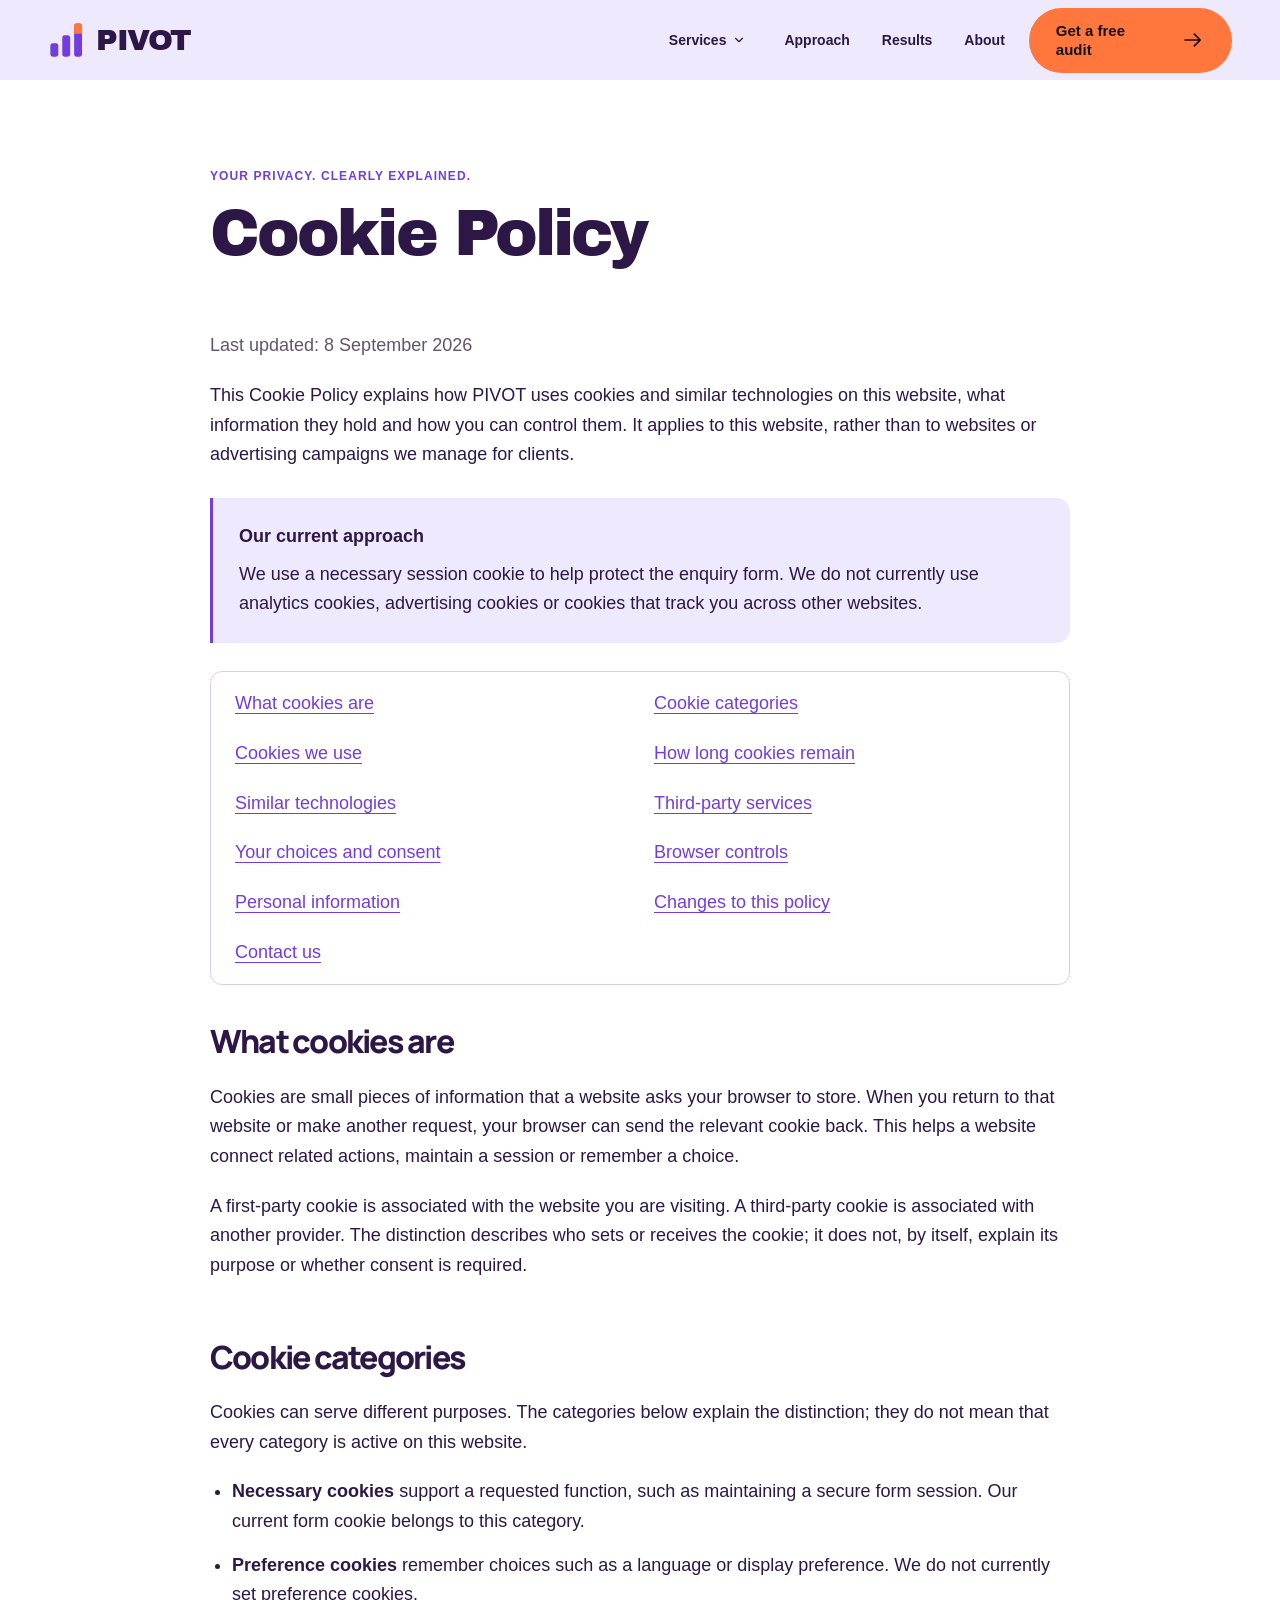
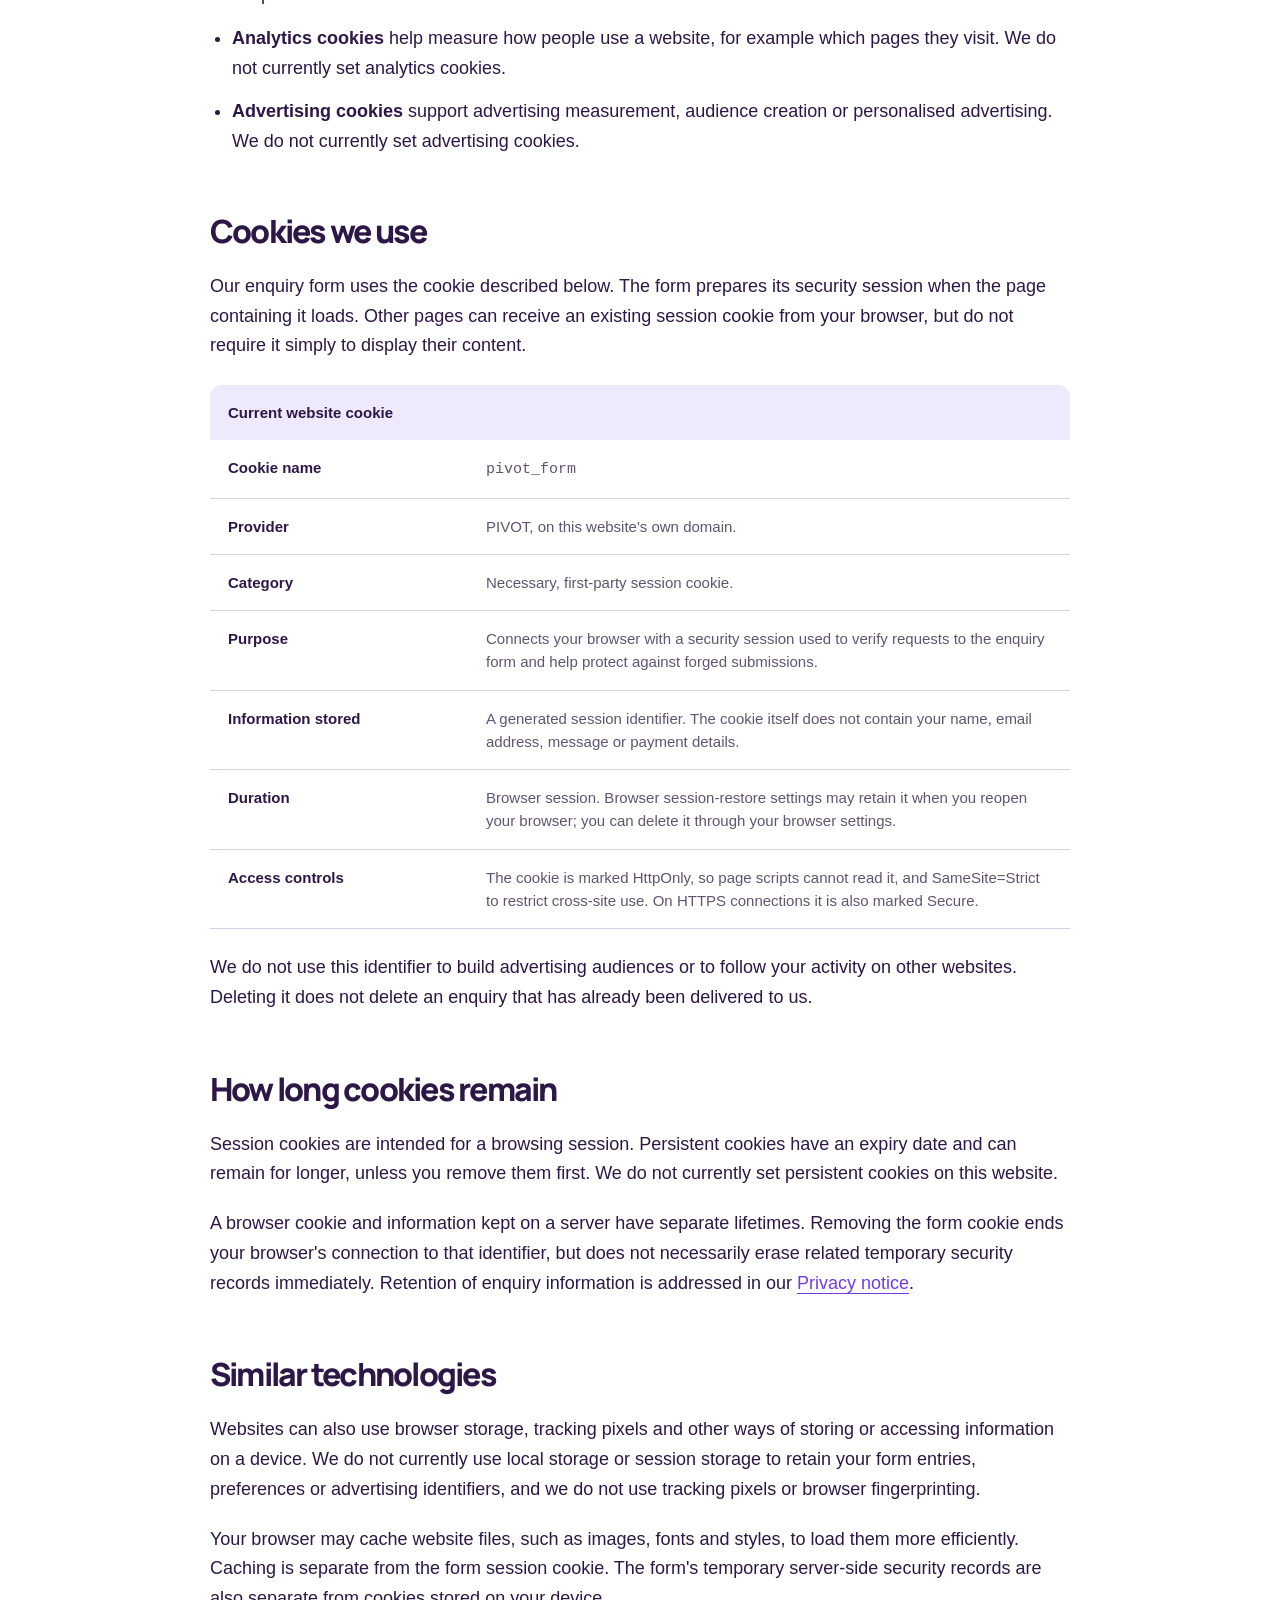
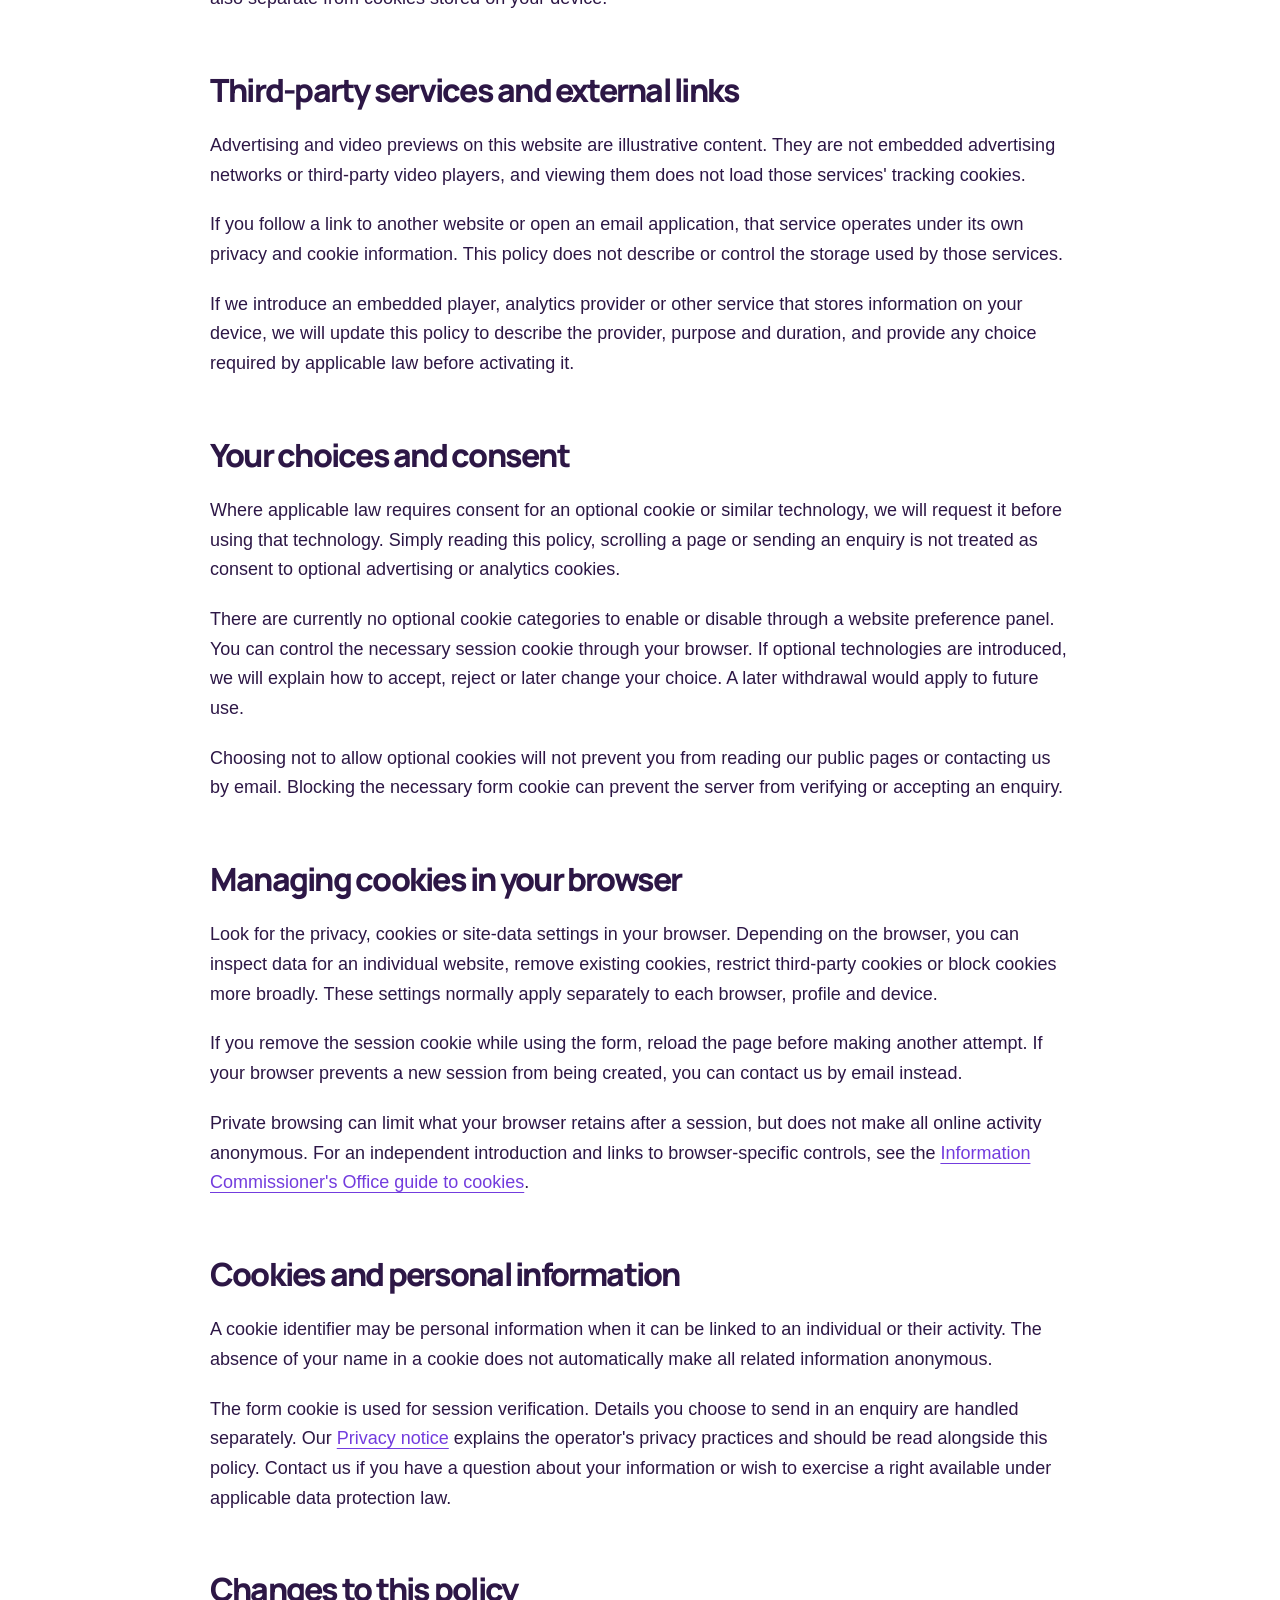
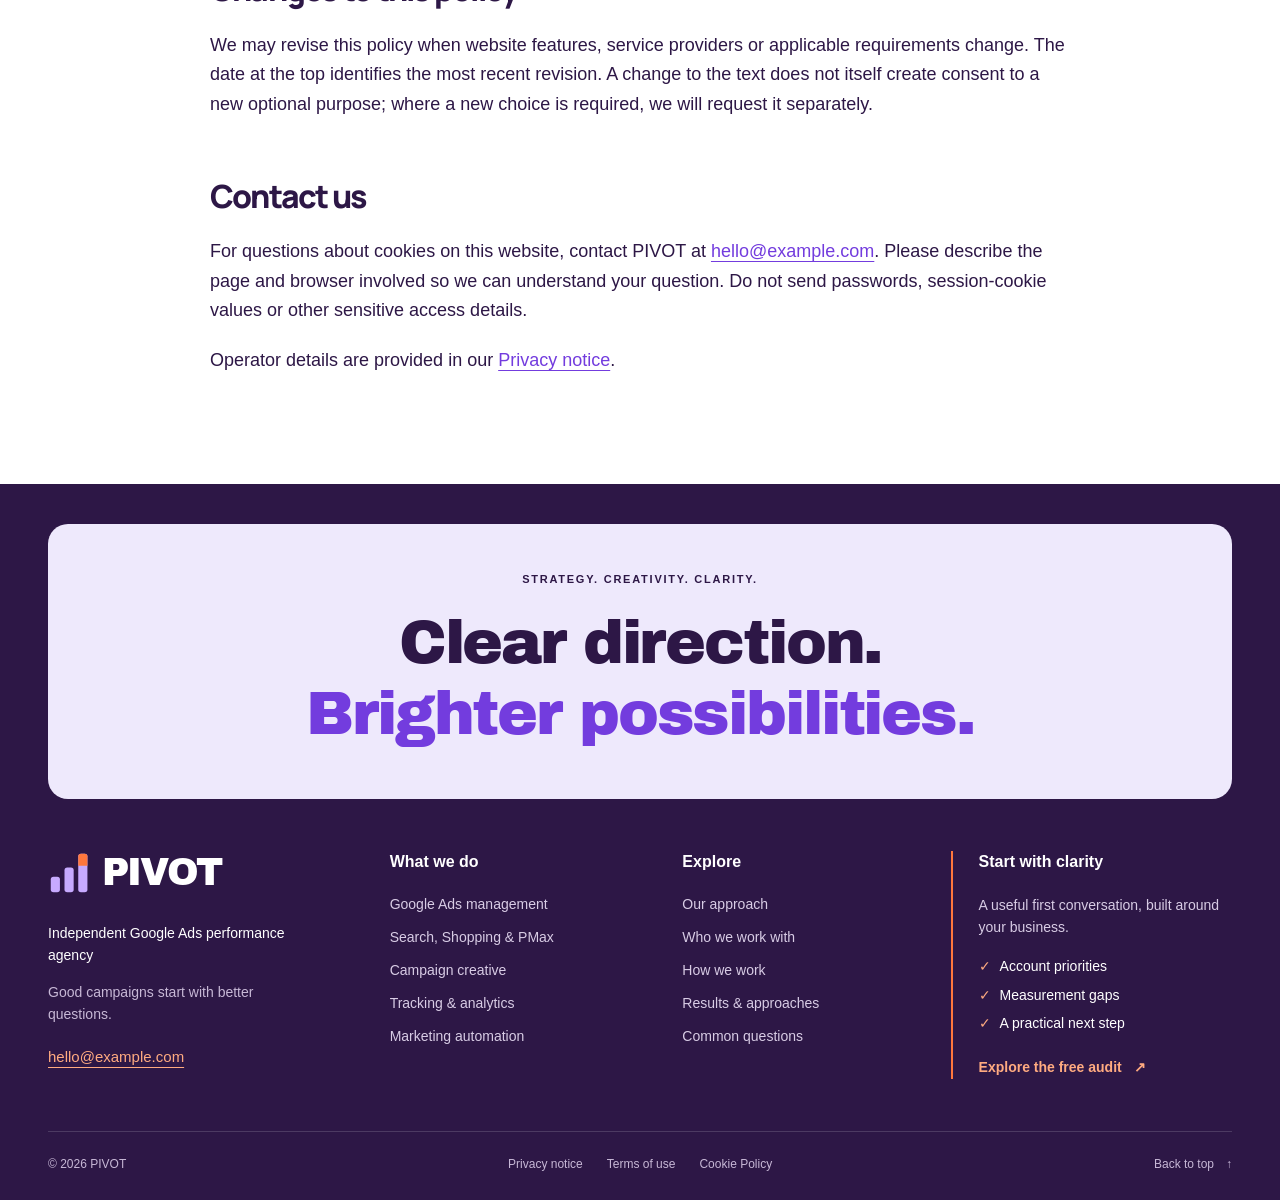
==== cookie-policy.html @ 353eee9c "home done" ====
<!doctype html>
<html lang="en" data-page-title="Cookie Policy">
  <head>
    <meta charset="utf-8" />
    <meta name="viewport" content="width=device-width,initial-scale=1" />
    <title>Cookie Policy | PIVOT</title>

    <meta name="theme-color" content="#EEE9FC" />
    <link rel="icon" href="assets/favicon.svg" type="image/svg+xml" />
    <link
      rel="preload"
      href="assets/fonts/manrope-variable.ttf"
      as="font"
      type="font/ttf"
      crossorigin
    />
    <link rel="stylesheet" href="css/base.css" />
    <link rel="stylesheet" href="css/components.css" />
    <link rel="stylesheet" href="css/pages/services.css" />
    <link rel="stylesheet" href="css/art-direction.css" />
    <link rel="stylesheet" href="css/sections.css" />
    <link rel="stylesheet" href="css/footer.css" />
    <link rel="stylesheet" href="css/pages/cookie-policy.css" />
    <script type="module" src="js/main.js"></script>
    <script type="module" src="js/form.js"></script>
    <meta
      name="description"
      content="How we use cookies, what they store, how long they remain and how you can manage your choices."
    />
    <meta name="robots" content="noindex, nofollow" />
    <link rel="canonical" href="https://example.com/cookie-policy.html" />
    <meta property="og:type" content="website" />
    <meta property="og:site_name" content="PIVOT" />
    <meta property="og:title" content="Cookie Policy | PIVOT" />
    <meta
      property="og:description"
      content="How we use cookies, what they store, how long they remain and how you can manage your choices."
    />
    <meta property="og:url" content="https://example.com/cookie-policy.html" />
    <meta name="twitter:card" content="summary" />
    <meta name="twitter:title" content="Cookie Policy | PIVOT" />
    <meta
      name="twitter:description"
      content="How we use cookies, what they store, how long they remain and how you can manage your choices."
    />
  </head>
  <body class="page-cookie-policy">
    <a class="skip-link" href="#main">Skip to content</a>
    <header class="site-header">
      <div class="container">
        <a class="brand" href="index.html" aria-label="PIVOT home"
          ><span data-logo class="brand-lockup"
            ><img
              src="assets/agency-mark.svg"
              width="48"
              height="48"
              alt=""
              aria-hidden="true"
            /><span class="brand-wordmark">PIVOT</span></span
          ></a
        >
        <nav class="desktop-nav" aria-label="Main navigation">
          <div class="services-menu">
            <button data-services aria-expanded="false" aria-controls="services-links">
              Services
              <svg
                class="services-chevron"
                viewBox="0 0 24 24"
                aria-hidden="true"
                focusable="false"
              >
                <use href="assets/icons.svg#chevron-down"></use>
              </svg>
            </button>
            <div id="services-links" hidden>
              <a href="google-ads.html">Google Ads management</a
              ><a href="tracking.html">Tracking & automation</a>
            </div>
          </div>
          <a href="index.html#process">Approach</a><a href="results.html">Results</a
          ><a href="index.html#about">About</a>
        </nav>
        <div class="header-actions">
          <span class="header-cta"
            ><a class="button" data-link="audit" href="index.html#audit"
              ><span data-content="cta">Get a free audit</span
              ><svg class="icon" viewBox="0 0 64 64" aria-hidden="true">
                <use href="assets/icons.svg#arrow"></use></svg></a></span
          ><button
            class="menu-toggle"
            data-menu-open
            aria-label="Open menu"
            aria-expanded="false"
            aria-controls="site-menu"
          >
            <span></span><span></span><span></span>
          </button>
        </div>
      </div>
    </header>
    <dialog id="site-menu" aria-labelledby="menu-title">
      <div class="menu-heading">
        <h2 id="menu-title">Explore</h2>
        <button data-menu-close aria-label="Close menu">×</button>
      </div>
      <nav aria-label="Mobile navigation">
        <a href="index.html">Home</a><a href="google-ads.html">Google Ads management</a
        ><a href="tracking.html">Tracking & automation</a><a href="index.html#process">Approach</a
        ><a href="results.html">Results</a><a href="index.html#about">About</a
        ><a class="button" data-link="audit" href="index.html#audit"
          ><span data-content="cta">Get a free audit</span
          ><svg class="icon" viewBox="0 0 64 64" aria-hidden="true">
            <use href="assets/icons.svg#arrow"></use></svg
        ></a>
      </nav>
    </dialog>
    <main id="main">
      <section class="section">
        <div class="container">
          <article class="legal-copy">
            <p class="eyebrow">YOUR PRIVACY. CLEARLY EXPLAINED.</p>
            <h1>Cookie Policy</h1>
            <p class="muted">Last updated: <time datetime="2026-09-08">8 September 2026</time></p>
            <p>
              This Cookie Policy explains how <span data-brand="name">PIVOT</span> uses cookies and
              similar technologies on this website, what information they hold and how you can
              control them. It applies to this website, rather than to websites or advertising
              campaigns we manage for clients.
            </p>
            <div class="cookie-summary">
              <strong>Our current approach</strong>
              <p>
                We use a necessary session cookie to help protect the enquiry form. We do not
                currently use analytics cookies, advertising cookies or cookies that track you
                across other websites.
              </p>
            </div>
            <nav class="legal-toc" aria-label="On this page">
              <ul>
                <li><a href="#about-cookies">What cookies are</a></li>
                <li><a href="#categories">Cookie categories</a></li>
                <li><a href="#cookies-used">Cookies we use</a></li>
                <li><a href="#duration">How long cookies remain</a></li>
                <li><a href="#similar-technologies">Similar technologies</a></li>
                <li><a href="#third-parties">Third-party services</a></li>
                <li><a href="#choices">Your choices and consent</a></li>
                <li><a href="#browser-controls">Browser controls</a></li>
                <li><a href="#personal-information">Personal information</a></li>
                <li><a href="#policy-changes">Changes to this policy</a></li>
                <li><a href="#contact">Contact us</a></li>
              </ul>
            </nav>
            <section id="about-cookies">
              <h2>What cookies are</h2>
              <p>
                Cookies are small pieces of information that a website asks your browser to store.
                When you return to that website or make another request, your browser can send the
                relevant cookie back. This helps a website connect related actions, maintain a
                session or remember a choice.
              </p>
              <p>
                A first-party cookie is associated with the website you are visiting. A third-party
                cookie is associated with another provider. The distinction describes who sets or
                receives the cookie; it does not, by itself, explain its purpose or whether consent
                is required.
              </p>
            </section>
            <section id="categories">
              <h2>Cookie categories</h2>
              <p>
                Cookies can serve different purposes. The categories below explain the distinction;
                they do not mean that every category is active on this website.
              </p>
              <ul class="cookie-categories">
                <li>
                  <strong>Necessary cookies</strong> support a requested function, such as
                  maintaining a secure form session. Our current form cookie belongs to this
                  category.
                </li>
                <li>
                  <strong>Preference cookies</strong> remember choices such as a language or display
                  preference. We do not currently set preference cookies.
                </li>
                <li>
                  <strong>Analytics cookies</strong> help measure how people use a website, for
                  example which pages they visit. We do not currently set analytics cookies.
                </li>
                <li>
                  <strong>Advertising cookies</strong> support advertising measurement, audience
                  creation or personalised advertising. We do not currently set advertising cookies.
                </li>
              </ul>
            </section>
            <section id="cookies-used">
              <h2>Cookies we use</h2>
              <p>
                Our enquiry form uses the cookie described below. The form prepares its security
                session when the page containing it loads. Other pages can receive an existing
                session cookie from your browser, but do not require it simply to display their
                content.
              </p>
              <table class="cookie-inventory">
                <caption>
                  Current website cookie
                </caption>
                <tbody>
                  <tr>
                    <th scope="row">Cookie name</th>
                    <td><code>pivot_form</code></td>
                  </tr>
                  <tr>
                    <th scope="row">Provider</th>
                    <td><span data-brand="name">PIVOT</span>, on this website's own domain.</td>
                  </tr>
                  <tr>
                    <th scope="row">Category</th>
                    <td>Necessary, first-party session cookie.</td>
                  </tr>
                  <tr>
                    <th scope="row">Purpose</th>
                    <td>
                      Connects your browser with a security session used to verify requests to the
                      enquiry form and help protect against forged submissions.
                    </td>
                  </tr>
                  <tr>
                    <th scope="row">Information stored</th>
                    <td>
                      A generated session identifier. The cookie itself does not contain your name,
                      email address, message or payment details.
                    </td>
                  </tr>
                  <tr>
                    <th scope="row">Duration</th>
                    <td>
                      Browser session. Browser session-restore settings may retain it when you
                      reopen your browser; you can delete it through your browser settings.
                    </td>
                  </tr>
                  <tr>
                    <th scope="row">Access controls</th>
                    <td>
                      The cookie is marked HttpOnly, so page scripts cannot read it, and
                      SameSite=Strict to restrict cross-site use. On HTTPS connections it is also
                      marked Secure.
                    </td>
                  </tr>
                </tbody>
              </table>
              <p>
                We do not use this identifier to build advertising audiences or to follow your
                activity on other websites. Deleting it does not delete an enquiry that has already
                been delivered to us.
              </p>
            </section>
            <section id="duration">
              <h2>How long cookies remain</h2>
              <p>
                Session cookies are intended for a browsing session. Persistent cookies have an
                expiry date and can remain for longer, unless you remove them first. We do not
                currently set persistent cookies on this website.
              </p>
              <p>
                A browser cookie and information kept on a server have separate lifetimes. Removing
                the form cookie ends your browser's connection to that identifier, but does not
                necessarily erase related temporary security records immediately. Retention of
                enquiry information is addressed in our
                <a data-link="privacy" href="privacy.html">Privacy notice</a>.
              </p>
            </section>
            <section id="similar-technologies">
              <h2>Similar technologies</h2>
              <p>
                Websites can also use browser storage, tracking pixels and other ways of storing or
                accessing information on a device. We do not currently use local storage or session
                storage to retain your form entries, preferences or advertising identifiers, and we
                do not use tracking pixels or browser fingerprinting.
              </p>
              <p>
                Your browser may cache website files, such as images, fonts and styles, to load them
                more efficiently. Caching is separate from the form session cookie. The form's
                temporary server-side security records are also separate from cookies stored on your
                device.
              </p>
            </section>
            <section id="third-parties">
              <h2>Third-party services and external links</h2>
              <p>
                Advertising and video previews on this website are illustrative content. They are
                not embedded advertising networks or third-party video players, and viewing them
                does not load those services' tracking cookies.
              </p>
              <p>
                If you follow a link to another website or open an email application, that service
                operates under its own privacy and cookie information. This policy does not describe
                or control the storage used by those services.
              </p>
              <p>
                If we introduce an embedded player, analytics provider or other service that stores
                information on your device, we will update this policy to describe the provider,
                purpose and duration, and provide any choice required by applicable law before
                activating it.
              </p>
            </section>
            <section id="choices">
              <h2>Your choices and consent</h2>
              <p>
                Where applicable law requires consent for an optional cookie or similar technology,
                we will request it before using that technology. Simply reading this policy,
                scrolling a page or sending an enquiry is not treated as consent to optional
                advertising or analytics cookies.
              </p>
              <p>
                There are currently no optional cookie categories to enable or disable through a
                website preference panel. You can control the necessary session cookie through your
                browser. If optional technologies are introduced, we will explain how to accept,
                reject or later change your choice. A later withdrawal would apply to future use.
              </p>
              <p>
                Choosing not to allow optional cookies will not prevent you from reading our public
                pages or contacting us by email. Blocking the necessary form cookie can prevent the
                server from verifying or accepting an enquiry.
              </p>
            </section>
            <section id="browser-controls">
              <h2>Managing cookies in your browser</h2>
              <p>
                Look for the privacy, cookies or site-data settings in your browser. Depending on
                the browser, you can inspect data for an individual website, remove existing
                cookies, restrict third-party cookies or block cookies more broadly. These settings
                normally apply separately to each browser, profile and device.
              </p>
              <p>
                If you remove the session cookie while using the form, reload the page before making
                another attempt. If your browser prevents a new session from being created, you can
                contact us by email instead.
              </p>
              <p>
                Private browsing can limit what your browser retains after a session, but does not
                make all online activity anonymous. For an independent introduction and links to
                browser-specific controls, see the
                <a href="https://ico.org.uk/for-the-public/online/cookies/"
                  >Information Commissioner's Office guide to cookies</a
                >.
              </p>
            </section>
            <section id="personal-information">
              <h2>Cookies and personal information</h2>
              <p>
                A cookie identifier may be personal information when it can be linked to an
                individual or their activity. The absence of your name in a cookie does not
                automatically make all related information anonymous.
              </p>
              <p>
                The form cookie is used for session verification. Details you choose to send in an
                enquiry are handled separately. Our
                <a data-link="privacy" href="privacy.html">Privacy notice</a> explains the
                operator's privacy practices and should be read alongside this policy. Contact us if
                you have a question about your information or wish to exercise a right available
                under applicable data protection law.
              </p>
            </section>
            <section id="policy-changes">
              <h2>Changes to this policy</h2>
              <p>
                We may revise this policy when website features, service providers or applicable
                requirements change. The date at the top identifies the most recent revision. A
                change to the text does not itself create consent to a new optional purpose; where a
                new choice is required, we will request it separately.
              </p>
            </section>
            <section id="contact">
              <h2>Contact us</h2>
              <p>
                For questions about cookies on this website, contact
                <span data-brand="name">PIVOT</span> at
                <a data-email href="mailto:hello@example.com">hello@example.com</a>. Please describe
                the page and browser involved so we can understand your question. Do not send
                passwords, session-cookie values or other sensitive access details.
              </p>
              <p>
                Operator details are provided in our
                <a data-link="privacy" href="privacy.html#company">Privacy notice</a>.
              </p>
            </section>
          </article>
        </div>
      </section>
    </main>
    <footer class="footer">
      <div class="container">
        <div class="footer-signoff">
          <p class="footer-signoff-label">STRATEGY. CREATIVITY. CLARITY.</p>
          <h2>
            <span data-content="footerTitle">Clear direction.</span>
            <span data-content="footerTitleEnd">Brighter possibilities.</span>
          </h2>
        </div>
        <div class="footer-grid">
          <div class="footer-identity">
            <a class="brand" href="index.html" aria-label="PIVOT home"
              ><span data-logo data-logo-variant="light" class="brand-lockup"
                ><img
                  src="assets/agency-mark-light.svg"
                  width="48"
                  height="48"
                  alt=""
                  aria-hidden="true"
                /><span class="brand-wordmark">PIVOT</span></span
              ></a
            >
            <p class="footer-description" data-brand="description">
              Independent Google Ads performance agency
            </p>
            <p class="footer-thought" data-content="footer">
              Good campaigns start with better questions.
            </p>
            <a class="footer-email" data-email href="mailto:hello@example.com">hello@example.com</a>
          </div>
          <nav class="footer-nav" aria-label="Footer services">
            <h3>What we do</h3>
            <a href="google-ads.html">Google Ads management</a>
            <a href="google-ads.html#campaign-mix">Search, Shopping &amp; PMax</a>
            <a href="google-ads.html#creative-system">Campaign creative</a>
            <a href="tracking.html">Tracking &amp; analytics</a>
            <a href="tracking.html#automation">Marketing automation</a>
          </nav>
          <nav class="footer-nav" aria-label="Footer agency">
            <h3>Explore</h3>
            <a href="index.html#about">Our approach</a>
            <a href="index.html#business-fit">Who we work with</a>
            <a href="index.html#process">How we work</a>
            <a href="results.html">Results &amp; approaches</a>
            <a href="index.html#faq">Common questions</a>
          </nav>
          <div class="footer-audit">
            <h3>Start with clarity</h3>
            <p>A useful first conversation, built around your business.</p>
            <ul>
              <li>Account priorities</li>
              <li>Measurement gaps</li>
              <li>A practical next step</li>
            </ul>
            <a data-link="audit" href="index.html#audit"
              >Explore the free audit <span aria-hidden="true">&nearr;</span></a
            >
          </div>
        </div>
        <div class="footer-bottom">
          <p>&copy; <span data-year>2026</span> <span data-brand="name">PIVOT</span></p>
          <nav aria-label="Legal">
            <a data-link="privacy" href="privacy.html">Privacy notice</a
            ><a data-link="terms" href="terms.html">Terms of use</a>
            <a data-link="cookies" href="cookie-policy.html">Cookie Policy</a>
          </nav>
          <a class="footer-back" href="#main">Back to top <span aria-hidden="true">&uarr;</span></a>
        </div>
      </div>
    </footer>
    <p class="config-notice" data-config-error hidden role="alert">
      Could not load site configuration. Please reload or contact us by email.
    </p>
  </body>
</html>
---- css/base.css ----
@charset "UTF-8";
:root {
  --primary: #733cde;
  --accent: #ff773d;
  --ink: #2d1746;
  --muted: #62536f;
  --surface: #eee9fc;
  --paper: #fff;
  --border: #d8cee8;
  --success: #147d50;
  --primary-text: #fff;
  --accent-text: #161019;
  --radius: 24px;
  --gutter: 48px;
  --section: 88px;
}
* {
  box-sizing: border-box;
}
html {
  scroll-behavior: smooth;
  scroll-padding-top: 96px;
}
body {
  margin: 0;
  color: var(--ink);
  background: var(--paper);
  font:
    400 16px/1.6 Arial,
    Helvetica,
    sans-serif;
}
img,
svg {
  display: block;
  max-width: 100%;
}
button,
input,
select,
textarea {
  font: inherit;
}
button,
a,
input,
select,
textarea {
  -webkit-tap-highlight-color: transparent;
}
a {
  color: var(--primary);
  text-underline-offset: 4px;
}
button {
  cursor: pointer;
}
button:disabled {
  cursor: wait;
  opacity: 0.6;
}
[hidden] {
  display: none !important;
}
:focus-visible {
  outline: 3px solid var(--primary);
  outline-offset: 4px;
}
h1,
h2,
h3,
p {
  margin-top: 0;
}
h1 {
  font-size: clamp(36px, 4.5vw, 64px);
  line-height: 1.08;
  letter-spacing: -0.04em;
}
h2 {
  font-size: clamp(28px, 3vw, 40px);
  line-height: 1.2;
  letter-spacing: -0.025em;
}
h3 {
  font-size: 22px;
  line-height: 1.3;
}
.container {
  width: 100%;
  max-width: 1440px;
  padding-inline: var(--gutter);
  margin-inline: auto;
}
.section {
  padding-block: var(--section);
}
.button {
  min-height: 48px;
  display: inline-flex;
  align-items: center;
  justify-content: center;
  gap: 10px;
  padding: 12px 24px;
  border: 1px solid transparent;
  border-radius: 999px;
  background: var(--accent);
  color: var(--accent-text);
  text-decoration: none;
  font-weight: 600;
  line-height: 1.3;
}
.button:hover {
  filter: brightness(0.94);
}
.button.secondary {
  background: var(--paper);
  color: var(--primary);
  border-color: var(--border);
}
.brand {
  display: inline-flex;
  align-items: center;
  gap: 12px;
  font-weight: 800;
  font-size: 24px;
  color: var(--ink);
  text-decoration: none;
}
.brand img {
  width: auto;
  height: 38px;
  max-width: 200px;
  object-fit: contain;
}
.brand-dots {
  display: flex;
  gap: 4px;
}
.brand-dots i {
  width: 10px;
  height: 10px;
  border-radius: 3px;
  background: var(--primary);
}
.brand-dots i:nth-child(2) {
  background: var(--accent);
}
.brand-dots i:nth-child(3) {
  background: var(--surface);
}
.brand-dots i:nth-child(4) {
  background: var(--success);
}
.site-header {
  border-bottom: 1px solid #f1f3f4;
}
.site-header .container {
  display: flex;
  align-items: center;
  justify-content: space-between;
  min-height: 80px;
}
.card {
  border: 1px solid var(--border);
  border-radius: var(--radius);
  padding: 32px;
  background: var(--paper);
}
.muted {
  color: var(--muted);
}
.audit-layout {
  display: grid;
  grid-template-columns: minmax(0, 0.8fr) minmax(0, 1.2fr);
  gap: 48px;
}
.form-grid {
  display: grid;
  grid-template-columns: repeat(2, minmax(0, 1fr));
  gap: 20px;
}
.field {
  min-width: 0;
}
.field.full {
  grid-column: 1/-1;
}
label {
  display: block;
  font-weight: 600;
  margin-bottom: 6px;
}
input:not([type='checkbox']),
select,
textarea {
  width: 100%;
  min-height: 48px;
  background: var(--paper);
  color: var(--ink);
  border: 1px solid #9aa0a6;
  border-radius: 10px;
  padding: 11px 12px;
}
textarea {
  min-height: 128px;
  resize: vertical;
}
input[aria-invalid='true'],
textarea[aria-invalid='true'],
select[aria-invalid='true'] {
  border-color: #b3261e;
}
.check {
  display: flex;
  align-items: flex-start;
  gap: 12px;
  font-weight: 400;
}
.check input {
  margin-top: 6px;
  min-width: 20px;
  min-height: 20px;
}
.error-text {
  color: #b3261e;
  font-size: 14px;
  margin-top: 4px;
}
.honeypot {
  position: absolute;
  left: -10000px;
  top: auto;
  width: 1px;
  height: 1px;
  overflow: hidden;
}
details {
  border: 1px solid var(--border);
  border-radius: 12px;
  padding: 18px;
  margin-block: 10px;
}
summary {
  cursor: pointer;
  font-weight: 600;
  min-height: 24px;
}
details p {
  margin: 14px 0 0;
}
code {
  overflow-wrap: anywhere;
}
@media (max-width: 1199px) {
  :root {
    --gutter: 32px;
    --section: 64px;
  }
  .audit-layout {
    grid-template-columns: 1fr;
    gap: 32px;
  }
  .site-header .container {
    min-height: 72px;
  }
}
@media (max-width: 767px) {
  :root {
    --gutter: 20px;
    --section: 48px;
    --radius: 20px;
  }
  .form-grid {
    grid-template-columns: 1fr;
    gap: 16px;
  }
  .field.full {
    grid-column: auto;
  }
  .card {
    padding: 20px;
  }
  .site-header .container {
    min-height: 64px;
  }
  .site-header .button {
    padding: 10px 14px;
    font-size: 14px;
  }
  .brand {
    font-size: 22px;
    gap: 8px;
  }
  .brand-dots i {
    width: 7px;
    height: 7px;
  }
  .audit-layout {
    gap: 24px;
  }
  .form-grid .button {
    width: 100%;
  }
}
@media (prefers-reduced-motion: reduce) {
  html {
    scroll-behavior: auto;
  }
  *,
  *::before,
  *::after {
    animation-duration: 0.01ms !important;
    transition-duration: 0.01ms !important;
  }
}

body {
  background: var(--paper);
}
.site-header {
  background: var(--surface);
}
.brand-dots {
  display: none;
}
.card {
  border-color: var(--ink);
  box-shadow: 0 12px 30px #2d17460b;
}
.button {
  transition:
    transform 180ms ease,
    box-shadow 180ms ease;
}
.button:hover {
  filter: none;
  transform: translateY(-2px);
  box-shadow: 0 8px 20px #2d174618;
}
.button:active {
  transform: translateY(0);
}
.button.secondary {
  background: var(--primary);
  color: var(--primary-text);
  border: 0;
}
.audit-layout {
  align-items: start;
}
.form-grid details {
  margin: 0;
}
.form-grid details .form-grid {
  margin-top: 16px;
}
.config-notice {
  padding: 16px;
  background: #fff0cf;
  color: #402800;
}
html[data-animations='off'] {
  scroll-behavior: auto;
}
html[data-animations='off'] *,
html[data-animations='off'] *::before,
html[data-animations='off'] *::after {
  animation: none !important;
  transition: none !important;
}
@media (prefers-reduced-motion: reduce) {
  .button:hover {
    transform: none;
  }
}

html[data-animations='off'] .button:hover {
  transform: none;
}
---- css/components.css ----
@font-face {
  font-family: Manrope;
  src: url('../assets/fonts/manrope-variable.ttf') format('truetype');
  font-weight: 200 800;
  font-display: swap;
}
body {
  font-family: Manrope, Arial, Helvetica, sans-serif;
  line-height: 1.5;
}
h1,
h2,
h3 {
  font-weight: 800;
}
h1 {
  letter-spacing: -0.045em;
  line-height: 1.04;
}
h2 {
  font-size: clamp(44px, 3.9vw, 56px);
  letter-spacing: -0.035em;
  line-height: 1.1;
  margin-bottom: 24px;
}
h3 {
  font-size: 24px;
  letter-spacing: -0.025em;
  line-height: 1.2;
}
p {
  margin-bottom: 20px;
}
a {
  overflow-wrap: anywhere;
}
button {
  color: inherit;
}
.icon {
  width: 24px;
  height: 24px;
  flex: 0 0 24px;
  display: inline-block;
  vertical-align: middle;
}
.primary {
  color: var(--primary);
}
.lavender {
  background: var(--surface);
}
.peach {
  background: color-mix(in srgb, var(--accent) 12%, var(--paper));
}
.eyebrow {
  font-size: 12px;
  line-height: 1.4;
  letter-spacing: 0.09em;
  font-weight: 700;
  color: var(--primary);
  margin-bottom: 16px;
}
.button {
  min-height: 52px;
  padding-inline: 26px;
  gap: 18px;
}
.button .icon {
  width: 22px;
  height: 22px;
}
.text-link {
  display: inline-flex;
  align-items: center;
  gap: 12px;
  font-weight: 700;
  min-height: 44px;
}
.skip-link {
  position: fixed;
  z-index: 100;
  top: 8px;
  left: 16px;
  padding: 12px;
  background: white;
  transform: translateY(-150%);
}
.skip-link:focus {
  transform: none;
}
.site-header {
  position: sticky;
  top: 0;
  z-index: 20;
  border: 0;
  background: var(--surface);
}
.site-header .container {
  height: 80px;
  gap: 24px;
}
.brand {
  font-size: 32px;
  line-height: 1.1;
  letter-spacing: -0.06em;
  min-width: 0;
  max-width: 290px;
  overflow-wrap: anywhere;
}
.brand [data-logo] {
  display: block;
  min-width: 0;
}
.brand [data-logo].brand-lockup,
.brand-lockup {
  display: inline-flex;
  align-items: center;
  gap: 10px;
  max-width: 100%;
}
.brand-lockup img {
  flex-shrink: 0;
}
.brand-wordmark {
  min-width: 0;
  overflow-wrap: anywhere;
  letter-spacing: -0.05em;
}
.desktop-nav {
  display: flex;
  align-items: center;
  gap: 32px;
  margin-left: auto;
}
.desktop-nav a,
.desktop-nav button {
  text-decoration: none;
  font-size: 14px;
  font-weight: 600;
  color: var(--ink);
  padding-block: 12px;
}
.desktop-nav a:hover {
  text-decoration: underline;
}
.desktop-nav button {
  border: 0;
  background: none;
}
.services-menu {
  position: relative;
}
.services-menu > button {
  display: inline-flex;
  align-items: center;
  gap: 6px;
}
.services-chevron {
  width: 14px;
  height: 14px;
  flex: 0 0 14px;
  transition: transform 180ms ease;
}
[data-services][aria-expanded='true'] .services-chevron {
  transform: rotate(180deg);
}
@media (prefers-reduced-motion: reduce) {
  .services-chevron {
    transition: none;
  }
}
#services-links {
  position: absolute;
  top: 100%;
  left: -20px;
  min-width: 250px;
  padding: 12px;
  background: var(--paper);
  box-shadow: 0 14px 28px #2d17461a;
  border: 1px solid var(--border);
  border-radius: 12px;
}
#services-links a {
  display: block;
  padding: 12px;
}
.header-actions {
  display: flex;
  align-items: center;
  gap: 20px;
}
.menu-toggle {
  display: none;
  width: 44px;
  height: 44px;
  padding: 10px;
  border: 0;
  background: none;
  flex-shrink: 0;
}
.menu-toggle span {
  display: block;
  height: 3px;
  background: var(--ink);
  margin: 4px 0;
  border-radius: 2px;
}
dialog {
  border: 1px solid var(--border);
  border-radius: 20px;
  background: var(--surface);
  color: var(--ink);
  width: min(560px, calc(100% - 32px));
  max-height: calc(100dvh - 32px);
  padding: 24px;
}
dialog::backdrop {
  background: #2d174699;
}
.menu-heading {
  display: flex;
  align-items: center;
  justify-content: space-between;
  gap: 12px;
}
.menu-heading h2 {
  font-size: 30px;
  margin: 0;
}
.menu-heading button {
  border: 0;
  background: var(--paper);
  width: 44px;
  height: 44px;
  border-radius: 50%;
  font-size: 30px;
}
dialog nav {
  display: grid;
  margin-top: 24px;
  gap: 8px;
}
dialog nav > a:not(.button) {
  padding: 12px 0;
  color: var(--ink);
  text-decoration: none;
  font-size: 20px;
  border-bottom: 1px solid var(--border);
}
dialog .button {
  margin-top: 16px;
}
.section-heading {
  display: grid;
  grid-template-columns: 2fr 1fr;
  gap: 48px;
  align-items: start;
  margin-bottom: 36px;
}
.section-heading h2 {
  margin: 0;
}
.section-heading > p {
  max-width: 360px;
  color: var(--muted);
  margin: 8px 0 0;
}
.browser-card {
  border: 1px solid var(--ink);
  border-radius: 14px;
  box-shadow: 0 14px 28px rgb(45 23 70 / 0.1);
  background: var(--paper);
  min-width: 0;
  overflow: hidden;
}
.browser-bar {
  height: 30px;
  display: flex;
  align-items: center;
  gap: 6px;
  padding: 0 14px;
  background: color-mix(in srgb, var(--surface) 30%, var(--paper));
  border-bottom: 1px solid color-mix(in srgb, var(--border) 40%, transparent);
}
.browser-bar i {
  width: 7px;
  height: 7px;
  border-radius: 50%;
  background: #f85b49;
}
.browser-bar i:nth-child(2) {
  background: #ffbf35;
}
.browser-bar i:nth-child(3) {
  background: #63bc8c;
}
.browser-body {
  padding: 20px;
}
.browser-body p {
  font-size: 13px;
  margin-bottom: 14px;
}
.browser-body h3 {
  font-size: 18px;
  margin: 12px 0 8px;
}
.preview-platform {
  font-weight: 700;
  font-size: 22px;
  display: flex;
  align-items: center;
  gap: 7px;
  margin-bottom: 14px;
}
.preview-platform span {
  margin-left: auto;
  font-size: 12px;
  font-weight: 500;
  color: var(--muted);
}
.search-query {
  border: 1px solid var(--border);
  border-radius: 50px;
  padding: 9px 12px;
  display: flex;
  align-items: center;
  justify-content: space-between;
  gap: 6px;
  font-size: 13px;
  margin-bottom: 22px;
}
.search-query .icon {
  width: 18px;
  height: 18px;
  flex-basis: 18px;
  color: var(--primary);
}
.search-result {
  display: flex;
  gap: 10px;
}
.search-result h3 {
  color: var(--primary);
  font-size: 16px;
  margin-top: 0;
}
.search-result .shoe {
  width: 30%;
  height: 76px;
  object-fit: contain;
  border-radius: 8px;
}
.shoe {
  background: var(--surface);
  object-fit: contain;
  width: 100%;
  height: auto;
  border-radius: 8px;
}
.shopping-card > .browser-body > .shoe {
  height: 172px;
  object-fit: contain;
  margin-bottom: 14px;
}
.micro {
  font-size: 12px !important;
}
.product-bottom {
  display: flex;
  align-items: center;
  justify-content: space-between;
  gap: 8px;
  margin-top: 20px;
}
.preview-pill {
  display: inline-block;
  border-radius: 30px;
  color: var(--primary-text);
  background: var(--primary);
  padding: 10px 16px;
  font-size: 12px;
}
.poster {
  width: 100%;
  height: auto;
  border-radius: 8px;
}
.skeleton {
  margin-block: 18px;
  display: grid;
  gap: 7px;
}
.skeleton i {
  height: 7px;
  background: color-mix(in srgb, var(--border) 55%, var(--paper));
  border-radius: 4px;
  width: 92%;
}
.skeleton i:nth-child(2) {
  width: 70%;
}
.skeleton i:nth-child(3) {
  width: 82%;
}
.enquiry-card {
  text-align: center;
}
.enquiry-icon {
  margin: 30px auto 24px;
  color: var(--primary);
}
.enquiry-icon .icon {
  width: 64px;
  height: 64px;
}
.enquiry-card .skeleton {
  margin-top: 26px;
}
.tab-list {
  display: flex;
  gap: 12px;
  overflow-x: auto;
  padding: 5px 4px 12px;
  margin: 0 -4px 30px;
  max-width: calc(100% + 8px);
}
.tab-list button {
  display: inline-flex;
  align-items: center;
  justify-content: center;
  gap: 12px;
  flex: 1 0 auto;
  border: 1px solid transparent;
  border-radius: 10px;
  padding: 14px 20px;
  min-height: 52px;
  background: color-mix(in srgb, var(--surface) 45%, var(--paper));
  font-weight: 700;
  font-size: 14px;
}
.tab-list button[aria-selected='true'] {
  background: var(--primary);
  color: var(--primary-text);
}
.channel-panel {
  display: grid;
  grid-template-columns: minmax(0, 2fr) minmax(0, 3fr);
  gap: 70px;
  align-items: center;
}
.channel-panel h3 {
  font-size: 40px;
  line-height: 1.12;
}
.channel-panel p {
  color: var(--muted);
}
.channel-visual {
  padding: 30px 44px;
  position: relative;
  background: radial-gradient(ellipse at center, var(--surface) 64%, transparent 65%);
}
.channel-visual .browser-card {
  max-width: 530px;
  margin: auto;
}
.channel-visual .browser-body {
  padding: 26px;
}
.channel-visual .search-result .shoe {
  height: 100px;
}
.channel-visual .search-result h3 {
  font-size: 20px;
}
.check-list {
  padding: 0;
  list-style: none;
  display: grid;
  gap: 16px;
  margin: 28px 0;
}
.check-list li {
  display: flex;
  align-items: flex-start;
  gap: 12px;
}
.check-list .icon {
  color: var(--primary);
}
.signal-grid {
  display: grid;
  grid-template-columns: repeat(3, 1fr);
  gap: 16px;
  margin: 30px 0;
}
.signal-grid > div {
  display: grid;
  gap: 16px;
  justify-items: center;
  text-align: center;
  font-size: 13px;
}
.signal-grid .icon {
  width: 42px;
  height: 42px;
  color: var(--primary);
}
.app-preview {
  padding: 16px;
  text-align: center;
}
.app-preview > .icon {
  width: 64px;
  height: 64px;
  color: var(--primary);
}
.app-preview ol {
  display: flex;
  gap: 16px;
  flex-wrap: wrap;
  justify-content: center;
  padding: 0;
  list-style-position: inside;
}
.dark {
  background: var(--ink);
  color: var(--paper);
}
.dark p {
  color: color-mix(in srgb, var(--paper) 82%, var(--ink));
}
.dark a {
  color: var(--paper);
}
.measurement-layout {
  display: grid;
  grid-template-columns: minmax(0, 1fr) minmax(0, 1.8fr);
  gap: 42px;
  align-items: center;
}
.measurement-layout h2 {
  font-size: 44px;
}
.flow {
  display: grid;
  grid-template-columns: repeat(4, minmax(0, 1fr));
  list-style: none;
  gap: 20px;
  padding: 32px 20px;
  margin: 0;
  background: color-mix(in srgb, var(--primary) 16%, var(--ink));
  border-radius: 24px;
}
.flow li {
  text-align: center;
  position: relative;
}
.flow li:not(:last-child)::after {
  content: '→';
  position: absolute;
  right: -26px;
  top: 36px;
  font-size: 32px;
  color: var(--accent);
}
.flow-number {
  display: block;
  font-size: 12px;
  margin-bottom: 12px;
  color: var(--paper);
}
.icon-disc {
  width: 64px;
  height: 64px;
  border-radius: 50%;
  display: flex;
  align-items: center;
  justify-content: center;
  background: var(--surface);
  color: var(--primary);
  margin: 0 auto 16px;
}
.icon-disc .icon {
  width: 32px;
  height: 32px;
}
.flow h3 {
  font-size: 18px;
  letter-spacing: -0.02em;
}
.flow p {
  font-size: 13px;
  margin: 0;
}
.approach-grid {
  display: grid;
  grid-template-columns: repeat(2, minmax(0, 1fr));
  gap: 24px;
}
.approach-card {
  display: grid;
  grid-template-columns: minmax(0, 1.25fr) minmax(0, 1fr);
  gap: 24px;
  padding: 32px;
  border-radius: 16px;
  align-items: center;
}
.approach-card p:not(.eyebrow) {
  color: var(--muted);
}
.approach-card h3 {
  font-size: 26px;
}
.approach-card .text-link {
  font-size: 14px;
}
.approach-visual .shoe {
  height: 200px;
}
.approach-visual .browser-card {
  transform: rotate(2deg);
}
.approach-visual .browser-body {
  padding: 16px;
}
.process-list {
  padding: 0;
  list-style: none;
  display: grid;
  grid-template-columns: repeat(5, minmax(0, 1fr));
  gap: 24px;
  margin: 40px 0 0;
}
.process-list li {
  position: relative;
  padding: 28px 20px 24px;
  border: 1px solid var(--ink);
  border-radius: 12px;
  background: var(--paper);
  text-align: center;
}
.process-list .icon-disc {
  background: transparent;
  margin-bottom: 12px;
}
.process-list h3 {
  font-size: 22px;
}
.process-list p {
  font-size: 14px;
  color: var(--muted);
  margin-bottom: 0;
}
.faq-layout {
  display: grid;
  grid-template-columns: minmax(0, 1fr) minmax(0, 1.8fr);
  gap: 60px;
  align-items: start;
}
.question-mark {
  font-weight: 800;
  color: var(--accent);
  font-size: 120px;
  line-height: 1;
  display: block;
  transform: rotate(12deg);
  margin: 30px 0 0 50px;
}
.faq-list details {
  margin: 0 0 12px;
  padding: 0;
  border-color: var(--border);
  border-radius: 12px;
}
.faq-list summary {
  padding: 20px 24px;
  list-style: none;
  display: flex;
  justify-content: space-between;
  gap: 20px;
  min-height: 64px;
}
.faq-list summary::-webkit-details-marker {
  display: none;
}
.faq-symbol::after {
  content: '+';
  font-size: 22px;
  line-height: 1;
}
.faq-list details[open] .faq-symbol::after {
  content: '−';
}
.faq-list details[open] {
  border-color: var(--primary);
}
.faq-list details p {
  margin: 0;
  padding: 0 24px 24px;
  color: var(--muted);
}
.audit-form {
  border: 0;
  box-shadow: none;
  border-radius: 20px;
}
.form-required {
  font-size: 13px;
  color: var(--muted);
}
.audit-form label {
  font-size: 14px;
}
.audit-form input:not([type='checkbox']),
.audit-form select,
.audit-form textarea {
  border-color: var(--border);
  border-radius: 7px;
}
.audit-form .button {
  width: 100%;
}
.contact-note {
  margin-top: 32px;
  font-size: 14px;
}
.honeypot {
  left: auto;
  clip-path: inset(50%);
  width: 1px;
  height: 1px;
}
@media (min-width: 1200px) {
  .site-header .brand {
    max-width: 240px;
  }
  .site-header .brand:has([data-logo]:not(:empty)) {
    flex-shrink: 1;
  }
}
@media (max-width: 1199px) {
  html {
    scroll-padding-top: 88px;
  }
  .site-header .container {
    height: 72px;
  }
  .desktop-nav {
    display: none;
  }
  .menu-toggle {
    display: block;
  }
  .header-actions {
    margin-left: auto;
  }
  .section-heading {
    grid-template-columns: 1fr;
    gap: 20px;
  }
  .section-heading > p {
    max-width: 600px;
  }
  .channel-panel {
    grid-template-columns: 1fr;
    gap: 20px;
  }
  .channel-panel h3 {
    font-size: 36px;
  }
  .channel-visual {
    padding: 24px;
  }
  .measurement-layout,
  .faq-layout {
    grid-template-columns: 1fr;
    gap: 32px;
  }
  .measurement-layout h2 {
    font-size: 40px;
  }
  .flow {
    grid-template-columns: repeat(2, minmax(0, 1fr));
    gap: 32px;
    padding: 32px;
  }
  .flow li::after {
    display: none;
  }
  .approach-card {
    display: flex;
    flex-direction: column-reverse;
    align-items: stretch;
    padding: 24px;
  }
  .approach-visual {
    max-width: 260px;
    width: 100%;
    margin: auto;
  }
  .process-list {
    grid-template-columns: repeat(3, minmax(0, 1fr));
    gap: 20px;
  }
  .question-mark {
    display: none;
  }
  h2 {
    font-size: 40px;
  }
}
@media (max-width: 767px) {
  html {
    scroll-padding-top: 80px;
  }
  .site-header .container {
    height: 64px;
    gap: 12px;
  }
  .site-header .brand {
    font-size: 25px;
    max-width: calc(100vw - 110px);
  }
  .site-header .brand img {
    height: 32px;
    max-width: 160px;
  }
  .header-cta {
    display: none;
  }
  .header-actions {
    gap: 0;
  }
  .button {
    min-height: 50px;
  }
  .section-heading {
    gap: 16px;
    margin-bottom: 28px;
  }
  h2 {
    font-size: 32px;
  }
  h3 {
    font-size: 22px;
  }
  .section-heading > p {
    margin: 0;
  }
  .channel-panel {
    gap: 20px;
  }
  .channel-panel h3 {
    font-size: 30px;
  }
  .channel-visual {
    padding: 12px 0;
    background: none;
  }
  .channel-visual .browser-body {
    padding: 20px;
  }
  .tab-list {
    gap: 8px;
    margin-bottom: 24px;
  }
  .tab-list button {
    padding: 12px 16px;
    flex: 0 0 auto;
  }
  .flow {
    grid-template-columns: 1fr;
    padding: 24px;
    gap: 44px;
  }
  .flow li:not(:last-child)::after {
    display: block;
    content: '↓';
    top: auto;
    bottom: -35px;
    left: 0;
    right: 0;
    font-size: 25px;
  }
  .flow h3 {
    font-size: 22px;
    margin-bottom: 8px;
  }
  .flow p {
    font-size: 14px;
  }
  .measurement-layout h2 {
    font-size: 32px;
  }
  .approach-grid {
    grid-template-columns: 1fr;
    gap: 20px;
  }
  .approach-card {
    padding: 24px;
  }
  .approach-card h3 {
    font-size: 25px;
  }
  .process-list {
    grid-template-columns: 1fr;
    gap: 16px;
    margin-top: 28px;
  }
  .process-list li {
    display: grid;
    grid-template-columns: 48px minmax(0, 1fr);
    gap: 20px;
    text-align: left;
    padding: 20px;
    border-color: var(--border);
  }
  .process-list .icon-disc {
    width: 48px;
    height: 48px;
    margin: 16px 0 0;
  }
  .process-list h3 {
    margin: 0 0 8px;
  }
  .process-list p {
    font-size: 15px;
  }
  .faq-layout {
    gap: 24px;
  }
  .faq-list summary {
    padding: 18px;
    font-size: 15px;
  }
  .faq-list details p {
    padding: 0 18px 20px;
    font-size: 15px;
  }
  .audit-layout {
    gap: 24px;
  }
  .audit-form {
    padding: 20px;
  }
  .signal-grid {
    gap: 8px;
  }
  .signal-grid > div {
    font-size: 12px;
  }
  .channel-visual .search-result h3 {
    font-size: 16px;
  }
  .channel-visual .search-result .shoe {
    height: 80px;
  }
}
@media (max-width: 389px) {
  :root {
    --gutter: 16px;
  }
}
.sr-only {
  position: absolute !important;
  width: 1px !important;
  height: 1px !important;
  padding: 0 !important;
  margin: -1px !important;
  overflow: hidden !important;
  clip-path: inset(50%) !important;
  white-space: nowrap !important;
  border: 0 !important;
}
.dark :focus-visible {
  outline-color: var(--accent);
}
@media (max-width: 767px) {
  .check {
    min-height: 44px;
  }
}
html[data-long-brand='true'] .site-header .brand {
  font-size: 17px;
  letter-spacing: -0.025em;
  max-width: 240px;
  line-height: 1.15;
}
@media (max-width: 767px) {
  html[data-long-brand='true'] .site-header .brand {
    font-size: 15px;
    max-width: calc(100vw - 110px);
  }
}
---- css/pages/services.css ----
.inner-hero-grid {
  display: grid;
  grid-template-columns: minmax(0, 0.9fr) minmax(0, 1.1fr);
  gap: 60px;
  align-items: center;
}
.inner-hero h1 {
  font-size: clamp(72px, 5.6vw, 88px);
  overflow-wrap: anywhere;
  margin-bottom: 24px;
}
.inner-description {
  font-size: 18px;
  max-width: 510px;
  color: var(--muted);
  margin-bottom: 28px;
}
.inner-visual {
  min-width: 0;
  position: relative;
}
.inner-visual:before {
  content: '';
  position: absolute;
  width: 70%;
  height: 75%;
  background: var(--accent);
  border-radius: 50% 50% 0 0;
  top: 0;
  right: 5%;
  pointer-events: none;
}
.inner-visual > * {
  position: relative;
}
.inner-visual .illustration-note {
  margin-top: 28px;
}
.ads-previews {
  display: grid;
  grid-template-columns: repeat(2, minmax(0, 1fr));
  gap: 16px;
  align-items: start;
}
.ads-previews > .browser-card:first-child {
  transform: rotate(-2deg);
}
.ads-previews > .browser-card:nth-child(2) {
  transform: rotate(2deg);
  margin-top: 70px;
}
.ads-previews .search-result {
  display: block;
}
.ads-previews .search-result .shoe {
  width: 100%;
  height: 110px;
}
.ads-previews .shopping-card > .browser-body > .shoe {
  height: 160px;
}
.campaign-rows > article {
  display: grid;
  grid-template-columns: minmax(0, 1fr) minmax(0, 1.85fr);
  gap: 64px;
  padding: 32px 0;
  border-bottom: 1px solid var(--border);
}
.campaign-rows > article:first-child {
  border-top: 1px solid var(--border);
}
.campaign-row-title {
  display: flex;
  align-items: flex-start;
  gap: 24px;
}
.campaign-row-title .icon-disc {
  flex-shrink: 0;
  margin: 0;
}
.campaign-row-title h3 {
  margin: 12px 0;
}
.campaign-rows p {
  color: var(--muted);
}
.campaign-rows .check-list {
  grid-template-columns: repeat(2, minmax(0, 1fr));
  margin: 20px 0 0;
}
.feature-grid {
  display: grid;
  gap: 24px;
  margin-top: 36px;
}
.feature-grid.two {
  grid-template-columns: repeat(2, minmax(0, 1fr));
}
.feature-grid.three {
  grid-template-columns: repeat(3, minmax(0, 1fr));
}
.feature-card {
  padding: 28px;
  background: color-mix(in srgb, var(--surface) 55%, var(--paper));
  border-radius: 16px;
  min-width: 0;
}
.feature-card .icon-disc {
  margin: 0 0 24px;
}
.feature-card:nth-child(even) {
  background: color-mix(in srgb, var(--accent) 10%, var(--paper));
}
.feature-card p {
  margin: 0;
  color: var(--muted);
}
.feature-card h3 {
  font-size: 24px;
  margin-bottom: 12px;
}
.feature-card .text-link {
  margin-top: 16px;
  font-size: 14px;
}
.cta-band {
  display: grid;
  grid-template-columns: minmax(0, 1.4fr) minmax(0, 1fr);
  gap: 72px;
  align-items: center;
}
.cta-band h2 {
  margin: 0;
}
.cta-band p {
  color: var(--muted);
}
.ads-faq .faq-layout {
  display: block;
  max-width: 1056px;
}
.ads-faq .question-mark {
  display: none;
}
.ads-faq .faq-list {
  margin-top: 32px;
}
.tracking-previews {
  display: grid;
  grid-template-columns: repeat(2, minmax(0, 1fr));
  gap: 20px;
}
.tracking-previews .browser-card:nth-child(1) {
  transform: rotate(-2deg);
}
.tracking-previews .browser-card:nth-child(2) {
  transform: rotate(2deg);
  text-align: center;
  margin-top: 10px;
}
.tracking-previews .revenue-preview {
  grid-column: 1/-1;
  max-width: 85%;
  width: 100%;
  margin: auto;
  text-align: center;
}
.tracking-previews .revenue-preview .browser-body {
  display: grid;
  grid-template-columns: 64px 1fr;
  gap: 0 20px;
  text-align: left;
  align-items: center;
}
.revenue-preview .icon-disc {
  grid-row: 1/3;
  margin: 0;
}
.revenue-preview p {
  margin: 0;
}
.event-preview .check-list {
  font-size: 13px;
  margin: 16px 0;
}
.tracking-previews .browser-body h3 {
  font-size: 20px;
}
.return-signal {
  text-align: center;
  color: var(--paper);
  margin: 20px 24px 0;
  border-bottom: 2px dashed var(--accent);
  border-inline: 2px dashed var(--accent);
  border-radius: 0 0 20px 20px;
  padding: 0 18px 18px;
  font-size: 13px;
}
.return-signal span {
  font-size: 24px;
  color: var(--accent);
  margin-right: 8px;
}
.validation-layout {
  display: grid;
  grid-template-columns: repeat(2, minmax(0, 1fr));
  gap: 72px;
  align-items: center;
}
.validation-layout .browser-body {
  padding: 30px;
}
.validation-layout .browser-card {
  transform: rotate(-2deg);
}
.results-hero .inner-hero-grid {
  grid-template-columns: minmax(0, 1.1fr) minmax(0, 0.9fr);
}
.results-previews {
  display: grid;
  grid-template-columns: repeat(2, minmax(0, 1fr));
  gap: 20px;
  padding-block: 30px;
}
.results-previews .browser-card {
  text-align: center;
  transform: rotate(-3deg);
}
.results-previews .browser-card:nth-child(2) {
  transform: rotate(3deg);
  margin-top: 60px;
}
.results-previews .browser-body {
  padding: 30px 20px;
}
.filter-list {
  display: flex;
  gap: 12px;
  overflow-x: auto;
  padding: 5px 4px 12px;
  margin: 0 -4px;
  max-width: calc(100% + 8px);
}
.filter-list button {
  background: var(--surface);
  border: 1px solid transparent;
  border-radius: 40px;
  padding: 12px 22px;
  min-height: 48px;
  white-space: nowrap;
  flex-shrink: 0;
  font-size: 14px;
  font-weight: 700;
}
.filter-list button[aria-pressed='true'] {
  background: var(--primary);
  color: var(--primary-text);
}
.results-status {
  font-size: 13px;
  color: var(--muted);
  margin: 12px 0 28px;
}
.case-grid {
  display: grid;
  grid-template-columns: repeat(2, minmax(0, 1fr));
  gap: 24px;
}
.case-card {
  padding: 28px;
  border: 1px solid var(--ink);
  border-radius: 16px;
  min-width: 0;
}
.case-overview {
  display: grid;
  grid-template-columns: minmax(0, 1.3fr) minmax(0, 1fr);
  gap: 24px;
  align-items: center;
}
.badge {
  display: inline-block;
  border-radius: 30px;
  padding: 6px 12px;
  font-size: 12px;
  background: var(--surface);
  color: var(--ink);
  margin-bottom: 20px;
}
.case-overview .eyebrow {
  margin-bottom: 12px;
}
.case-overview h3 {
  font-size: 26px;
}
.case-overview p:not(.eyebrow) {
  color: var(--muted);
}
.case-visual {
  background: var(--surface);
  border-radius: 50% 50% 0 0;
  padding: 20px 4px;
}
.case-visual .browser-card {
  transform: rotate(-2deg);
  box-shadow: none;
}
.case-visual .browser-body {
  text-align: center;
  padding: 16px;
}
.case-visual .shoe {
  height: 140px;
}
.case-card details {
  border: 0;
  border-top: 1px solid var(--border);
  border-radius: 0;
  padding: 18px 0 0;
  margin: 8px 0 0;
}
.case-card summary {
  display: flex;
  justify-content: space-between;
  gap: 16px;
  min-height: 44px;
  align-items: center;
  color: var(--primary);
  list-style: none;
}
.case-card summary::-webkit-details-marker {
  display: none;
}
.case-card details h4 {
  margin: 20px 0 8px;
}
.case-card details p {
  color: var(--muted);
  margin: 0;
}
.case-detail-grid {
  display: grid;
  grid-template-columns: repeat(3, minmax(0, 1fr));
  gap: 28px;
  margin-top: 48px;
}
.case-detail-grid .feature-card {
  background: transparent;
  border-radius: 0;
  border-left: 1px solid #ffffff50;
  padding: 0 0 0 28px;
}
.case-detail-grid .feature-card:first-child {
  border: 0;
  padding-left: 0;
}
.case-detail-grid p {
  color: var(--paper);
}
.dark .eyebrow {
  color: var(--paper);
}
.empty-state {
  padding: 48px;
  border: 1px dashed var(--border);
  border-radius: 16px;
  background: var(--surface);
}
.form-title {
  font-size: 32px;
}
.legal-copy {
  max-width: 860px;
  margin: auto;
  font-size: 18px;
  line-height: 1.65;
}
.legal-copy h1 {
  font-size: 72px;
}
.legal-copy h2 {
  font-size: 34px;
}
.legal-copy section {
  padding-top: 40px;
}
.legal-copy .legal-status {
  background: var(--surface);
  padding: 20px;
  border-left: 4px solid var(--primary);
  font-size: 16px;
}
.legal-toc {
  padding: 12px 24px;
  border: 1px solid var(--border);
  border-radius: 12px;
}
.legal-toc li {
  padding: 5px 0;
}
@media (max-width: 1199px) {
  .inner-hero-grid,
  .results-hero .inner-hero-grid {
    grid-template-columns: 1fr;
    gap: 40px;
  }
  .inner-hero h1 {
    font-size: 60px;
  }
  .inner-description {
    max-width: 680px;
  }
  .inner-visual {
    max-width: 640px;
    width: 100%;
    margin: auto;
  }
  .campaign-rows > article {
    grid-template-columns: minmax(0, 1fr) minmax(0, 1.5fr);
    gap: 32px;
  }
  .campaign-rows .check-list {
    grid-template-columns: 1fr;
  }
  .campaign-row-title {
    gap: 16px;
  }
  .feature-grid.three {
    grid-template-columns: repeat(2, minmax(0, 1fr));
  }
  .feature-grid.three > .feature-card:last-child:nth-child(odd) {
    grid-column: 1/-1;
  }
  .feature-card h3 {
    font-size: 22px;
  }
  .cta-band {
    grid-template-columns: 1fr;
    gap: 24px;
  }
  .validation-layout {
    grid-template-columns: 1fr;
    gap: 40px;
  }
  .validation-layout .browser-card {
    max-width: 640px;
    width: 100%;
    margin: auto;
  }
  .case-overview {
    display: flex;
    flex-direction: column-reverse;
    align-items: stretch;
  }
  .case-visual {
    width: 240px;
    max-width: 100%;
    margin: auto;
  }
  .case-detail-grid {
    grid-template-columns: repeat(2, minmax(0, 1fr));
  }
  .case-detail-grid .feature-card:first-child {
    grid-column: 1/-1;
  }
  .case-detail-grid .feature-card:nth-child(2) {
    border: 0;
    padding: 0;
  }
  .legal-copy {
    font-size: 16px;
  }
  .legal-copy h1 {
    font-size: 60px;
  }
  #next .feature-grid {
    grid-template-columns: repeat(3, minmax(0, 1fr));
  }
  #next .feature-grid > .feature-card {
    grid-column: auto;
  }
}
@media (max-width: 767px) {
  .inner-hero h1 {
    font-size: 40px;
  }
  .inner-hero-grid {
    gap: 32px;
  }
  .inner-description {
    font-size: 16px;
  }
  .inner-hero .button {
    width: 100%;
  }
  .ads-previews,
  .tracking-previews,
  .results-previews {
    grid-template-columns: 1fr;
    gap: 16px;
    padding: 0;
  }
  .ads-previews > .browser-card:nth-child(n),
  .tracking-previews > .browser-card:nth-child(n),
  .results-previews > .browser-card:nth-child(n) {
    transform: none;
    margin: 0;
    max-width: 100%;
  }
  .ads-previews .search-result {
    display: flex;
  }
  .ads-previews .search-result .shoe {
    width: 30%;
    height: 80px;
  }
  .ads-previews .shopping-card > .browser-body > .shoe {
    height: 150px;
  }
  .campaign-rows > article {
    grid-template-columns: 1fr;
    gap: 20px;
    padding: 24px 0;
  }
  .campaign-row-title {
    align-items: center;
  }
  .campaign-row-title .icon-disc {
    width: 48px;
    height: 48px;
  }
  .campaign-row-title h3 {
    margin: 0;
    font-size: 23px;
  }
  .campaign-rows .check-list {
    margin-top: 16px;
  }
  .feature-grid.two,
  .feature-grid.three {
    grid-template-columns: 1fr;
    gap: 16px;
  }
  .feature-card {
    padding: 24px;
  }
  .feature-grid.two .feature-card,
  .automation-grid .feature-card {
    display: flex;
    gap: 16px;
    padding: 20px;
  }
  .feature-grid.two .icon-disc,
  .automation-grid .icon-disc {
    width: 48px;
    height: 48px;
    flex-shrink: 0;
    margin: 0;
  }
  .feature-card h3 {
    font-size: 21px;
  }
  .feature-card p {
    font-size: 15px;
  }
  .cta-band .button {
    width: 100%;
  }
  .tracking-previews .browser-body {
    padding: 20px;
  }
  .tracking-previews .revenue-preview .browser-body {
    display: block;
    text-align: center;
  }
  .tracking-previews .icon-disc {
    margin: 0 auto 16px;
  }
  .tracking-previews .check-list {
    display: flex;
    flex-wrap: wrap;
    gap: 12px;
  }
  .tracking-previews .check-list li {
    font-size: 12px;
    gap: 6px;
  }
  .tracking-previews .check-list .icon {
    width: 18px;
    height: 18px;
    flex-basis: 18px;
  }
  .return-signal {
    margin-inline: 0;
    padding-inline: 8px;
  }
  .validation-layout .browser-card {
    transform: none;
  }
  .validation-layout .browser-body {
    padding: 20px;
  }
  .results-previews .browser-body {
    padding: 20px;
  }
  .results-previews .icon-disc {
    width: 48px;
    height: 48px;
  }
  .results-previews .browser-body p {
    margin-bottom: 0;
  }
  .case-grid {
    grid-template-columns: 1fr;
  }
  .case-card {
    padding: 24px;
  }
  .case-detail-grid {
    grid-template-columns: 1fr;
    gap: 28px;
  }
  .case-detail-grid .feature-card:nth-child(n) {
    border: 0;
    border-top: 1px solid #ffffff40;
    padding: 24px 0 0;
  }
  .case-detail-grid .feature-card:first-child {
    padding: 0;
    border: 0;
  }
  .empty-state {
    padding: 24px;
  }
  .empty-state .button {
    width: 100%;
  }
  .form-title {
    font-size: 28px;
  }
  #next .feature-grid {
    grid-template-columns: 1fr;
  }
  .legal-copy h1 {
    font-size: 40px;
  }
  .legal-copy h2 {
    font-size: 28px;
  }
  .legal-toc {
    padding: 10px 16px;
  }
  .legal-toc ol {
    padding-left: 20px;
  }
}
---- css/art-direction.css ----
/* Reference-led editorial type and advertising assets. */
.enquiry-icon .icon {
  color: var(--primary);
}
@font-face {
  font-family: Archivo Black;
  src: url('../assets/fonts/archivo-black.ttf') format('truetype');
  font-weight: 400;
  font-display: swap;
}
@font-face {
  font-family: Caveat;
  src: url('../assets/fonts/caveat-variable.ttf') format('truetype');
  font-weight: 400 700;
  font-display: swap;
}
:root {
  --display: 'Archivo Black', Manrope, Arial, sans-serif;
}
body {
  font-family: Arial, Helvetica, sans-serif;
  font-size: 16px;
  line-height: 1.45;
}
h1,
h2 {
  font-family: var(--display);
  font-weight: 400;
}
h2 {
  font-size: 48px;
  line-height: 1.04;
  letter-spacing: -0.055em;
}
.brand {
  font-family: var(--display);
  font-weight: 400;
  letter-spacing: -0.075em;
  font-size: 30px;
}
.button {
  font-family: Arial, Helvetica, sans-serif;
  font-size: 15px;
  font-weight: 600;
  min-height: 52px;
}
.browser-card {
  border-radius: 12px;
  box-shadow: 0 16px 22px rgb(45 23 70 / 0.14);
}
.browser-bar {
  height: 30px;
  background: linear-gradient(0deg, #fbfafc, #f2f1f4);
  border: 0;
}
.browser-body {
  padding: 18px;
}
.browser-body h3 {
  font-family: Arial, Helvetica, sans-serif;
  font-weight: 700;
  font-size: 17px;
  line-height: 1.2;
  letter-spacing: -0.035em;
}
.browser-body p {
  line-height: 1.3;
}
.mobile-card-label {
  display: none;
}
.ad-content {
  min-width: 0;
}
.google-word {
  display: flex;
  gap: 0;
  font:
    500 25px/1 Arial,
    sans-serif;
  letter-spacing: -1.2px;
  margin: 0 0 13px;
}
.google-word span {
  margin: 0;
  font: inherit;
  color: #4285f4;
}
.google-word span:nth-child(2),
.google-word span:nth-child(6) {
  color: #ea4335;
}
.google-word span:nth-child(3) {
  color: #d39500;
}
.google-word span:nth-child(5) {
  color: #16853d;
}
.ad-kicker {
  display: flex;
  align-items: center;
  justify-content: space-between;
  font-size: 12px;
  font-weight: 600;
  margin-bottom: 12px;
}
.ad-kicker > span:last-child {
  font-size: 20px;
  line-height: 1;
}
.search-query {
  min-height: 32px;
  padding: 6px 12px;
  margin-bottom: 18px;
  font-size: 12px;
  border-color: #dedde3;
}
.sponsored {
  font-weight: 700;
  margin: 0 0 6px !important;
}
.ad-domain {
  font-size: 11px !important;
  margin: 0 0 8px !important;
  color: var(--muted);
}
.domain-dot {
  color: var(--primary);
}
.search-result {
  gap: 10px;
}
.search-result h3 {
  font-size: 15px;
  line-height: 1.2;
  margin: 0 0 6px;
}
.search-result p {
  font-size: 12px;
  margin: 0;
}
.search-result .shoe {
  width: 32%;
  height: 78px;
  object-fit: cover;
}
.search-sitelinks {
  display: flex;
  flex-wrap: wrap;
  gap: 8px;
  font-size: 10px;
  font-weight: 600;
  color: var(--primary);
  margin-top: 14px;
}
.skeleton {
  gap: 6px;
  margin-block: 16px;
}
.skeleton i {
  height: 6px;
  background: #e8e6eb;
  width: 86%;
}
.skeleton i:nth-child(2) {
  width: 85%;
}
.skeleton i:nth-child(3) {
  width: 70%;
}
.shoe {
  object-fit: cover;
  background: var(--surface);
}
.shopping-card .ad-content > .shoe {
  width: 100%;
  height: 170px;
  object-fit: cover;
  border-radius: 7px;
  margin-bottom: 12px;
}
.product-brand {
  font-size: 13px !important;
  font-weight: 700;
  margin: 0 0 3px !important;
}
.shopping-card h3 {
  margin: 0 0 6px;
}
.product-caption {
  margin: 0 !important;
  font-size: 11px !important;
}
.product-bottom {
  margin-top: 15px;
  font-size: 16px;
  gap: 10px;
}
.preview-pill {
  display: inline-flex;
  align-items: center;
  gap: 8px;
  font-size: 12px;
  padding: 11px 16px;
  white-space: nowrap;
}
.preview-pill .icon {
  width: 18px;
  height: 18px;
  flex-basis: 18px;
}
.youtube-word {
  font-size: 22px;
  letter-spacing: -1px;
  margin-bottom: 14px;
  line-height: 1;
  gap: 5px;
}
.youtube-word > .icon {
  color: #ed3900;
  width: 28px;
  height: 28px;
}
.youtube-word > span {
  margin-left: auto;
  font-size: 20px;
}
.poster-frame {
  position: relative;
}
.poster-frame .poster {
  object-fit: cover;
  width: 100%;
  height: 185px;
  border-radius: 6px;
}
.play-symbol {
  position: absolute;
  left: 50%;
  top: 50%;
  transform: translate(-50%, -50%);
  width: 44px;
  height: 44px;
  display: grid;
  place-items: center;
  padding-left: 3px;
  background: #fffdf7dd;
  border-radius: 50%;
  color: var(--ink);
  font-size: 20px;
  box-shadow: 0 2px 12px #27103350;
}
.video-card h3 {
  margin: 12px 0 0;
  font-size: 16px;
}
.video-card .skeleton {
  margin: 12px 0 16px;
}
.video-card .skeleton i {
  width: 65%;
}
.video-card .skeleton i:last-child {
  width: 42%;
}
.channel-byline {
  display: flex;
  align-items: center;
  gap: 9px;
}
.brand-avatar {
  display: grid;
  place-items: center;
  width: 34px;
  height: 34px;
  flex: 0 0 34px;
  color: white;
  background: var(--ink);
  border-radius: 50%;
  font-size: 24px;
}
.channel-byline strong {
  font-size: 12px;
}
.channel-byline small {
  display: block;
  font-size: 8px;
  line-height: 1.4;
  color: var(--muted);
  margin-top: 3px;
}
.subscribe-label {
  background: var(--ink);
  color: white;
  font-size: 10px;
  border-radius: 20px;
  padding: 9px 12px;
  margin-left: auto;
}
.enquiry-card .ad-content {
  text-align: center;
  padding-top: 22px;
}
.enquiry-icon {
  width: 62px;
  height: 62px;
  display: grid;
  place-items: center;
  margin: 16px auto 20px;
  border-radius: 50%;
  background: conic-gradient(
    from 10deg,
    var(--accent),
    var(--primary) 25%,
    var(--primary) 70%,
    var(--accent)
  );
  color: white;
}
.enquiry-icon .icon {
  width: 54px;
  height: 54px;
}
.enquiry-icon svg {
  filter: drop-shadow(0 3px 6px #3f127733);
}
.enquiry-card h3 {
  margin-bottom: 14px;
  font-size: 19px;
}
.enquiry-card p {
  font-size: 12px;
}
.enquiry-card .skeleton {
  margin: 24px auto 0;
  max-width: 205px;
}
.enquiry-card .skeleton i {
  height: 9px;
  width: 100%;
}
.enquiry-card .skeleton i:last-child {
  width: 87%;
}
.hand-note {
  font-family: Caveat, cursive;
  font-size: 23px;
  line-height: 0.95;
  position: absolute;
  display: block;
  transform: rotate(-13deg);
  font-weight: 500;
  color: var(--ink);
  pointer-events: none;
}
.section-heading > p {
  font-size: 16px;
}
.section-heading {
  margin-bottom: 30px;
}
.tab-list button {
  font-size: 14px;
  min-height: 50px;
  border-radius: 10px;
}
.tab-list .icon {
  width: 24px;
  height: 24px;
  flex-basis: 24px;
}
.check-list {
  font-size: 16px;
  gap: 14px;
}
.check-list .icon {
  width: 23px;
  height: 23px;
  flex-basis: 23px;
}
.text-link {
  font-size: 15px;
}
.dark {
  background: linear-gradient(110deg, color-mix(in srgb, var(--ink) 85%, #15001d), var(--ink));
}
.flow {
  border-radius: 24px;
  background: color-mix(in srgb, var(--primary) 14%, var(--ink));
  padding: 36px 28px;
  gap: 28px;
}
.flow-wrap {
  position: relative;
  min-width: 0;
}
.flow-wrap > .hand-note {
  right: -2px;
  top: -32px;
  color: var(--paper);
  font-size: 21px;
}
.flow h3 {
  font-size: 18px;
}
.flow p {
  font-size: 14px;
  line-height: 1.35;
}
.flow .icon-disc {
  width: 76px;
  height: 76px;
  background: radial-gradient(circle at 25% 25%, white, var(--surface));
  box-shadow: inset 0 0 15px #fff9;
}
.flow .icon-disc .icon {
  width: 38px;
  height: 38px;
}
.flow-number {
  position: absolute;
  left: 0;
  top: -20px;
  font-size: 11px;
  opacity: 0.65;
}
.flow li:not(:last-child)::after {
  font-size: 48px;
  top: 16px;
  right: -38px;
}
.measurement-points {
  display: flex;
  gap: 16px;
  margin: 22px 0 8px;
}
.measurement-points > span {
  display: flex;
  align-items: center;
  gap: 8px;
  font-size: 12px;
  line-height: 1.2;
}
.measurement-points .icon {
  width: 34px;
  height: 34px;
  flex-basis: 34px;
  border-radius: 50%;
  background: var(--accent);
  color: var(--ink);
  padding: 7px;
}
.measurement-points > span:nth-child(2) .icon {
  background: var(--primary);
  color: white;
}
.measurement-link {
  font-size: 12px;
}
.approach-card {
  border-radius: 12px;
  padding: 28px;
  gap: 24px;
  grid-template-columns: minmax(0, 1.3fr) minmax(0, 1fr);
}
.approach-card h3 {
  font-size: 26px;
  line-height: 1.12;
}
.approach-card p {
  font-size: 16px;
}
.approach-card .eyebrow {
  font-size: 11px;
  text-decoration: underline;
  text-underline-offset: 5px;
}
.approach-visual {
  position: relative;
}
.approach-visual .browser-card {
  transform: rotate(-2deg);
}
.approach-visual .browser-body {
  padding: 10px;
}
.approach-visual .shoe {
  height: 130px;
  width: 100%;
  object-fit: cover;
}
.product-thumbs {
  display: flex;
  gap: 6px;
  margin-top: 7px;
}
.product-thumbs .shoe {
  width: calc((100% - 12px) / 3);
  height: 38px;
  border: 1px solid var(--border);
}
.floating-badge {
  position: absolute;
  right: -16px;
  top: 42%;
  width: 52px;
  height: 52px;
  border-radius: 50%;
  display: grid;
  place-items: center;
  background: var(--primary);
  color: white;
  border: 2px solid var(--paper);
}
.peach .floating-badge {
  background: var(--accent);
  top: 5%;
}
.floating-badge .icon {
  width: 30px;
  height: 30px;
}
.preview-submit {
  display: block;
  width: 70%;
  height: 22px;
  background: var(--accent);
  border-radius: 5px;
  margin: 18px 0 6px;
}
.process-list {
  margin-top: 28px;
}
.process-list li {
  padding: 40px 20px 22px;
  box-shadow: 0 8px 14px #2d17460e;
}
.process-list li > .browser-bar {
  position: absolute;
  inset: 0 0 auto;
  height: 22px;
  border-radius: 12px 12px 0 0;
  padding-left: 12px;
}
.process-list li > .browser-bar i {
  width: 5px;
  height: 5px;
}
.process-list li:before {
  content: '';
  position: absolute;
  top: 64px;
  width: 24px;
  height: 2px;
  background: var(--primary);
  left: -25px;
}
.process-list li:first-child:before {
  display: none;
}
.process-list .icon-disc {
  width: 40px;
  height: 40px;
  margin-bottom: 14px;
}
.process-list .icon-disc .icon {
  width: 38px;
  height: 38px;
}
.process-list h3 {
  font-size: 21px;
  margin-bottom: 12px;
}
.process-list p {
  font-size: 15px;
  line-height: 1.35;
}
.faq-intro {
  position: relative;
  padding-right: 100px;
}
.faq-intro h2 {
  font-size: 44px;
}
.faq-intro > p {
  font-size: 15px;
  max-width: 285px;
}
.question-mark {
  position: absolute;
  right: 15px;
  top: 0;
  font-family: var(--display);
  font-size: 150px;
  margin: 0;
  line-height: 1;
  color: var(--accent);
}
.faq-intro > .hand-note {
  right: 15px;
  bottom: 0;
  font-size: 22px;
  max-width: 140px;
}
.faq-list summary {
  font-size: 15px;
  min-height: 52px;
  padding: 15px 22px;
}
.faq-list details {
  margin-bottom: 8px;
  border-color: color-mix(in srgb, var(--primary) 50%, var(--border));
}
.faq-list details p {
  font-size: 14px;
  padding: 0 22px 16px;
}
.audit-form {
  padding: 28px;
  border-radius: 18px;
}
.form-grid {
  gap: 16px;
}
.audit-form .form-required {
  font-size: 12px;
  margin-bottom: 14px;
}
.audit-form label {
  font-size: 12px;
  font-weight: 400;
  margin-bottom: 6px;
}
.audit-form input:not([type='checkbox']),
.audit-form select {
  min-height: 44px;
  padding: 9px 12px;
}
.audit-form textarea {
  min-height: 105px;
}
.audit-form .check {
  font-size: 12px;
  align-items: center;
}
.audit-form .check input {
  margin: 0;
}
.audit-form .button {
  min-height: 48px;
}
.inner-hero h1 {
  font-size: 80px;
  line-height: 1.02;
}
.inner-hero {
  padding-block: 56px;
}
.inner-description {
  font-size: 18px;
  line-height: 1.4;
}
.inner-hero .inner-visual:before {
  display: none;
}
.inner-hero .inner-visual {
  background: url('../assets/campaign-backdrop.webp') center/cover no-repeat;
}
.ads-previews .search-result {
  display: flex;
}
.ads-previews .search-result .shoe {
  width: 32%;
  height: 90px;
}
.ads-previews .search-card {
  margin-top: 0;
}
.ads-previews .shopping-card {
  margin-top: 70px;
}
.ads-previews .ad-content > .shoe {
  height: 185px;
}
.inner-visual .illustration-note {
  font-size: 12px;
}
.feature-card {
  border-radius: 12px;
}
.feature-grid.two .feature-card {
  display: flex;
  gap: 24px;
  align-items: center;
}
.feature-grid.two .icon-disc {
  margin: 0;
  flex-shrink: 0;
}
.feature-card .icon-disc {
  background: var(--primary);
  color: white;
}
.feature-card:nth-child(even) .icon-disc {
  background: var(--accent);
  color: var(--ink);
}
.feature-card h3 {
  font-size: 24px;
}
.feature-card p {
  font-size: 16px;
}
.case-card {
  border-radius: 12px;
}
.case-visual {
  background-image: url('../assets/campaign-backdrop.webp');
  background-size: cover;
}
.case-visual .browser-card {
  background: var(--paper);
}
.case-overview h3 {
  font-size: 26px;
  font-weight: 800;
  line-height: 1.08;
}
.badge {
  font-size: 12px;
  font-weight: 600;
}
.legal-copy h1 {
  font-size: 64px;
}
.legal-copy h2 {
  font-family: Manrope, Arial, sans-serif;
  font-weight: 800;
  font-size: 32px;
}
.legal-copy .legal-status {
  font-size: 16px;
}
@media (max-width: 1199px) {
  h2 {
    font-size: 40px;
  }
  .inner-hero h1 {
    font-size: 60px;
  }
  .hand-note {
    display: none;
  }
  .measurement-points {
    gap: 24px;
  }
  .flow li:not(:last-child)::after {
    display: none;
  }
  .flow-number {
    position: static;
    margin-bottom: 8px;
  }
  .faq-intro {
    padding-right: 0;
  }
  .question-mark {
    display: none;
  }
  .process-list li:before {
    display: none;
  }
  .approach-card {
    padding: 24px;
  }
  .approach-visual {
    max-width: 260px;
  }
  .inner-hero .inner-visual {
    max-width: 640px;
  }
  .feature-grid.two .feature-card {
    display: block;
  }
  .feature-grid.two .icon-disc {
    margin-bottom: 20px;
  }
}
@media (max-width: 767px) {
  h2 {
    font-size: 32px;
    letter-spacing: -0.05em;
  }
  .brand {
    font-size: 26px;
  }
  .inner-hero h1 {
    font-size: 40px;
  }
  .inner-hero {
    padding-block: 40px;
  }
  .section-heading > p {
    font-size: 16px;
  }
  .inner-description {
    font-size: 16px;
  }
  .browser-body {
    padding: 16px;
  }
  .shopping-card .ad-content > .shoe {
    height: 170px;
  }
  .poster-frame .poster {
    height: 170px;
  }
  .flow {
    padding: 24px;
    gap: 44px;
  }
  .flow .icon-disc {
    width: 56px;
    height: 56px;
    margin-bottom: 12px;
  }
  .flow .icon-disc .icon {
    width: 30px;
    height: 30px;
  }
  .flow li:not(:last-child)::after {
    display: block;
    top: auto;
    bottom: -34px;
    font-size: 26px;
    right: 0;
  }
  .flow h3 {
    font-size: 21px;
  }
  .flow-number {
    display: none;
  }
  .measurement-points {
    gap: 12px;
    flex-wrap: wrap;
  }
  .measurement-points > span {
    font-size: 11px;
  }
  .measurement-points .icon {
    width: 30px;
    height: 30px;
    flex-basis: 30px;
  }
  .approach-card {
    padding: 22px;
  }
  .approach-card h3 {
    font-size: 24px;
  }
  .process-list li {
    padding: 20px;
    border: 0;
    box-shadow: none;
    background: transparent;
    gap: 22px;
  }
  .process-list li > .browser-bar {
    display: none;
  }
  .process-list .icon-disc {
    margin: 0 0 0 4px;
    width: 46px;
    height: 46px;
    background: var(--primary);
    color: white;
    border-radius: 50%;
    padding: 10px;
  }
  .process-list .icon-disc .icon {
    width: 28px;
    height: 28px;
  }
  .process-list li:nth-child(even) .icon-disc {
    background: var(--accent);
    color: var(--ink);
  }
  .process-list h3 {
    font-size: 22px;
    margin-bottom: 7px;
  }
  .process-list p {
    font-size: 16px;
  }
  .faq-intro h2 {
    font-size: 32px;
  }
  .faq-intro > p {
    font-size: 16px;
  }
  .faq-list summary {
    font-size: 16px;
    padding: 17px;
    min-height: 56px;
  }
  .faq-list details p {
    font-size: 16px;
    padding: 0 17px 20px;
  }
  .audit-form {
    padding: 20px;
  }
  .audit-form label {
    font-size: 14px;
  }
  .audit-form input:not([type='checkbox']),
  .audit-form select {
    min-height: 48px;
  }
  .audit-form .check {
    font-size: 14px;
  }
  .feature-grid.two .feature-card {
    display: flex;
    gap: 16px;
  }
  .feature-grid.two .icon-disc {
    margin: 0;
    width: 48px;
    height: 48px;
  }
  .feature-card h3 {
    font-size: 22px;
  }
  .legal-copy h1 {
    font-size: 40px;
  }
  .legal-copy h2 {
    font-size: 28px;
  }
}
.enquiry-icon .icon {
  color: var(--primary);
}

.inner-hero .inner-visual {
  background: none;
}
.inner-hero .inner-visual:before {
  display: block;
  inset: 0 0 40px;
  width: auto;
  height: auto;
  border-radius: 0;
  background: url('../assets/campaign-backdrop.webp') center/cover no-repeat;
  mask-image:
    linear-gradient(90deg, transparent, #000 10%, #000 90%, transparent),
    linear-gradient(transparent, #000 14%, #000 84%, transparent);
  mask-composite: intersect;
}
@media (min-width: 1200px) {
  .tracking-hero h1 {
    font-size: 72px;
  }
}
---- css/sections.css ----
/* Page-specific content composition, following the full-page reference pack. */
.highlight {
  color: #ba96ff;
}
.icon-disc > .icon {
  flex: none;
}
.section-heading > div {
  min-width: 0;
}
.section-heading > div > h2 {
  margin-bottom: 0;
}
.section-heading > p {
  font-size: 16px;
  line-height: 1.5;
}
.feature-grid {
  margin-top: 0;
}
.feature-card .text-link {
  font-size: 15px;
  margin-top: 20px;
}
.feature-card .icon-disc {
  width: 72px;
  height: 72px;
}
.feature-card .icon-disc .icon {
  width: 40px;
  height: 40px;
}
.feature-card:nth-child(odd) {
  background: linear-gradient(
    120deg,
    var(--surface),
    color-mix(in srgb, var(--surface) 55%, var(--paper))
  );
}
.feature-card:nth-child(even) {
  background: color-mix(in srgb, var(--accent) 12%, var(--paper));
}
.mini-form {
  display: grid;
  gap: 7px;
  margin-top: 16px;
  font-size: 11px;
  color: var(--muted);
}
.mini-form > span {
  border: 1px solid var(--border);
  padding: 7px 9px;
  border-radius: 4px;
  background: var(--paper);
}
.mini-form > b {
  padding: 7px 10px;
  background: var(--accent);
  color: var(--accent-text);
  border-radius: 5px;
  font-size: 11px;
  text-align: center;
}
.checked-line {
  display: flex;
  align-items: center;
  justify-content: center;
  gap: 9px;
}
.checked-line > .icon {
  color: var(--success);
  width: 22px;
  height: 22px;
  flex-shrink: 0;
}
.page-index .channel-search-card .browser-body {
  padding: 30px 36px;
}
.page-index .channel-search-card .search-result .shoe {
  width: 24%;
  height: 78px;
}
.page-index .channel-search-card .search-query {
  margin-bottom: 22px;
}
.page-index .channel-search-card .search-result h3 {
  font-size: 17px;
}
.serp-result {
  border: 1px solid var(--border);
  padding: 12px;
  border-radius: 8px;
}
.serp-result .sponsored {
  font-size: 11px !important;
}
.serp-result .search-result p {
  font-size: 12px;
  margin: 7px 0 0;
}
.serp-organic {
  font-size: 12px;
  margin-top: 18px;
}
.serp-organic > span {
  color: var(--success);
  font-size: 11px;
  display: block;
  margin-bottom: 4px;
}
.serp-organic strong {
  color: var(--primary);
  font-size: 14px;
}
.serp-organic p {
  font-size: 12px;
  margin: 4px 0 0;
}
.page-index #measurement .measurement-layout {
  grid-template-columns: minmax(0, 1fr) minmax(0, 1.86fr);
}
.page-index #measurement .flow p {
  font-size: 14px;
  line-height: 1.4;
}
.page-index #measurement .flow .icon-disc .icon {
  width: 40px;
  height: 40px;
}
.page-index #about .approach-card {
  padding: 30px;
  grid-template-columns: minmax(0, 1.4fr) minmax(0, 1fr);
  min-height: 310px;
}
.page-index #about .approach-card h3 {
  font-size: 25px;
}
.page-index #about .approach-card p:not(.eyebrow) {
  font-size: 16px;
  line-height: 1.45;
}
.page-index #about .approach-card .text-link {
  font-size: 14px;
}
.page-index #about .approach-visual .shoe {
  height: 145px;
}
.page-index #about .product-thumbs .shoe {
  height: 37px;
}
.page-index #about .approach-visual h3 {
  font-size: 17px;
}
.page-index #faq .faq-intro {
  padding-right: 125px;
  padding-bottom: 112px;
}
.page-index #faq .question-mark {
  font-size: 170px;
  top: -5px;
}
.page-index #faq .faq-intro > .hand-note {
  bottom: 0;
  right: 70px;
}
.page-index #audit .audit-form {
  max-width: none;
}
.page-index #audit .contact-note {
  font-size: 14px;
}
.page-index #audit .audit-copy {
  padding-top: 20px;
}

/* Google Ads: detailed service rows and a separate campaign-planning preview. */
.page-google-ads .ads-hero .eyebrow,
.page-results .results-hero .eyebrow {
  display: none;
}
.campaign-mix-layout {
  display: grid;
  grid-template-columns: minmax(0, 1.85fr) minmax(0, 1fr);
  gap: 42px;
  align-items: center;
}
.campaign-rows > article {
  grid-template-columns: minmax(0, 1.4fr) minmax(0, 1fr);
  gap: 25px;
  padding: 24px 0;
}
.campaign-rows > article:first-child {
  border-top: 0;
  padding-top: 0;
}
.campaign-rows > article:last-child {
  border-bottom: 0;
  padding-bottom: 0;
}
.campaign-row-title {
  gap: 20px;
  align-items: flex-start;
}
.campaign-row-title .icon-disc {
  width: 68px;
  height: 68px;
  border-radius: 16px;
  color: var(--primary-text);
  background: var(--primary);
}
.campaign-row-title .icon-disc .icon {
  width: 40px;
  height: 40px;
}
.campaign-rows > article:nth-child(even) .icon-disc {
  background: var(--accent);
  color: var(--accent-text);
}
.campaign-row-title h3 {
  font-size: 20px;
  margin: 0 0 8px;
  line-height: 1.2;
}
.campaign-row-title p {
  font-size: 15px;
  line-height: 1.45;
  margin: 0;
}
.campaign-rows .check-list {
  grid-template-columns: 1fr;
  gap: 10px;
  margin: 0;
  font-size: 14px;
  align-content: center;
}
.campaign-rows .check-list .icon {
  width: 16px;
  height: 16px;
  flex: 0 0 16px;
  margin-top: 2px;
}
.campaign-dashboard {
  position: relative;
  padding: 0 0 68px 8px;
  min-width: 0;
}
.campaign-dashboard:before {
  content: '';
  position: absolute;
  inset: 10% -30px 0 0;
  background: url('../assets/campaign-backdrop.webp') center/cover;
  mask-image: linear-gradient(transparent, #000 20%, #000 80%, transparent);
}
.dashboard-preview {
  position: relative;
  transform: rotate(2deg);
  margin-right: 34px;
}
.dashboard-brand {
  display: flex;
  align-items: center;
  gap: 14px;
  font-weight: 700;
  font-size: 20px;
  margin-bottom: 24px;
}
.dashboard-brand > span {
  font-size: 10px;
  color: var(--muted);
  font-weight: 400;
  margin-left: auto;
}
.dashboard-layout {
  display: grid;
  grid-template-columns: 1fr 1fr;
  gap: 15px;
  min-height: 210px;
}
.dashboard-layout ul {
  list-style: none;
  padding: 0;
  margin: 0;
  display: grid;
  gap: 17px;
  font-size: 13px;
  align-content: start;
}
.dashboard-plan {
  background: var(--surface);
  border-radius: 8px;
  text-align: center;
  padding: 14px 10px;
}
.dashboard-plan p {
  font-size: 11px;
  margin-bottom: 16px;
}
.dashboard-plan strong,
.dashboard-plan span {
  display: block;
  font-size: 13px;
  color: var(--primary);
}
.dashboard-plan span {
  font-size: 20px;
  margin: 5px 0;
}
.dashboard-benefits {
  position: relative;
  margin: -30px 0 0 85px;
  transform: rotate(2deg);
}
.dashboard-benefits .browser-bar {
  display: none;
}
.dashboard-benefits .browser-body {
  padding: 22px 18px;
}
.dashboard-benefits .check-list {
  font-size: 13px;
  gap: 17px;
  margin: 0;
}
.dashboard-benefits .check-list .icon {
  width: 24px;
  height: 24px;
  flex-basis: 24px;
}
.campaign-dashboard > .hand-note {
  right: 0;
  top: -50px;
}
.journey-flow {
  padding: 18px 0 0;
  background: none;
  border-radius: 0;
  gap: 70px;
}
.journey-flow .flow-number {
  display: none;
}
.journey-flow .icon-disc {
  width: 80px;
  height: 80px;
  margin-bottom: 24px;
  background: var(--surface);
  color: var(--primary);
  box-shadow: none;
}
.journey-flow li:nth-child(even) .icon-disc {
  background: var(--accent);
  color: var(--accent-text);
}
.journey-flow li:nth-child(3) .icon-disc {
  background: var(--primary);
  color: var(--primary-text);
}
.journey-flow .icon-disc .icon {
  width: 42px;
  height: 42px;
}
.journey-flow h3 {
  font-size: 22px;
  margin-bottom: 9px;
}
.journey-flow p {
  font-size: 16px;
  max-width: 215px;
  margin-inline: auto;
}
.journey-flow li:not(:last-child):after {
  right: -48px;
  top: 24px;
  color: var(--paper);
  font-size: 36px;
}
.page-google-ads #included .section-heading {
  display: block;
}
.page-google-ads #included .feature-card {
  padding: 24px 30px;
  gap: 25px;
}
.page-google-ads #included .feature-card .icon-disc {
  background: var(--paper);
  color: var(--primary);
}
.page-google-ads #included .feature-card:nth-child(2) .icon-disc,
.page-google-ads #included .feature-card:nth-child(3) .icon-disc {
  color: var(--accent);
}
.page-google-ads #included .feature-card:nth-child(n) {
  background: color-mix(in srgb, var(--surface) 35%, var(--paper));
}
.page-google-ads #process,
.page-google-ads #faq {
  padding-top: 0;
}
.process-service .section-heading {
  display: block;
}
.process-service .process-list {
  margin-top: 32px;
  gap: 38px;
}
.process-service .process-list li {
  background: none;
  border: 0;
  padding: 0 10px;
  box-shadow: none;
}
.process-service .process-list .browser-bar {
  display: none;
}
.process-service .process-list .icon-disc {
  position: static;
  display: grid;
  place-items: center;
  margin: 0 auto 12px;
  width: 60px;
  height: 60px;
  border-radius: 50%;
  background: var(--primary);
  color: var(--primary-text);
  padding: 14px;
}
.process-service .process-list .icon-disc .icon {
  width: 100%;
  height: 100%;
}
.process-service .process-list li:nth-child(even) .icon-disc {
  background: var(--accent);
  color: var(--accent-text);
}
.process-service .process-list li:before {
  display: none;
}
.process-service .process-list li:not(:last-child):after {
  content: '→';
  position: absolute;
  right: -34px;
  top: 12px;
  font-size: 27px;
}
.process-service .process-list h3 {
  font-size: 23px;
  margin-bottom: 12px;
}
.process-service .process-list p {
  font-size: 16px;
  line-height: 1.45;
}
.faq-services .faq-layout {
  display: block;
  max-width: 1056px;
}
.faq-services .faq-intro {
  position: relative;
  padding: 0;
  margin-bottom: 26px;
}
.faq-services .faq-intro h2 {
  font-size: 46px;
}
.faq-services .faq-intro > .hand-note {
  right: 30px;
  top: -15px;
  bottom: auto;
  font-size: 23px;
}
.faq-services .faq-list details {
  border-color: var(--border);
}
.faq-services .faq-list details[open] {
  border-color: var(--primary);
}
.faq-services .faq-list details[open] summary {
  background: var(--surface);
  border-radius: 12px 12px 0 0;
}
.faq-services .faq-list details[open] p {
  padding-top: 14px;
}
.cta-band {
  grid-template-columns: minmax(0, 1.45fr) minmax(0, 1fr) auto;
  gap: 45px;
}
.cta-band > p {
  font-size: 17px;
  margin: 0;
  line-height: 1.5;
}
.cta-action {
  min-width: 0;
}
.page-tracking .cta-band,
.page-results .cta-band {
  grid-template-columns: minmax(0, 1.6fr) minmax(0, 1fr);
  gap: 18px 70px;
}
.page-tracking .cta-band > h2,
.page-results .cta-band > h2 {
  grid-row: 1/3;
}
.page-tracking .cta-band > .cta-action,
.page-results .cta-band > .cta-action {
  grid-column: 2;
}

/* Tracking: capabilities, browser-card feedback loop and compact automation. */
.tracking-previews .crm-preview .icon-disc {
  background: var(--accent);
  color: var(--accent-text);
  width: 62px;
  height: 62px;
}
.tracking-previews .event-preview .check-list .icon {
  color: var(--success);
}
.tracking-previews .browser-body h3 {
  font-size: 22px;
}
.tracking-previews .revenue-preview .checked-line {
  justify-content: flex-start;
  margin: 0;
}
.tracking-previews .revenue-preview .icon-disc {
  background: var(--primary);
  color: var(--primary-text);
}
.page-tracking #capabilities .feature-card {
  padding: 28px;
}
.page-tracking #capabilities h3 {
  font-size: 23px;
}
.page-tracking #capabilities .icon-disc {
  margin-bottom: 23px;
}
.feedback-visual {
  position: relative;
  padding-bottom: 78px;
}
.browser-flow {
  background: none;
  padding: 0;
  gap: 24px;
  border-radius: 0;
  align-items: stretch;
}
.browser-flow li {
  background: var(--paper);
  color: var(--ink);
  padding: 46px 14px 20px;
  border-radius: 9px;
  min-width: 0;
  box-shadow: 0 10px 24px #16082455;
}
.browser-flow .browser-bar {
  position: absolute;
  inset: 0 0 auto;
  height: 25px;
  border-radius: 9px 9px 0 0;
  padding-left: 9px;
  gap: 4px;
}
.browser-flow .browser-bar i {
  width: 5px;
  height: 5px;
}
.browser-flow .flow-number {
  display: none;
}
.browser-flow .icon-disc {
  width: 54px;
  height: 54px;
  box-shadow: none;
  background: var(--primary);
  color: var(--primary-text);
  margin-bottom: 12px;
}
.browser-flow li:nth-child(3) .icon-disc {
  background: var(--accent);
  color: var(--accent-text);
}
.browser-flow .icon-disc .icon {
  width: 30px;
  height: 30px;
}
.browser-flow h3 {
  font-size: 17px;
  margin-bottom: 12px;
}
.browser-flow p {
  color: var(--muted);
  font-size: 12px;
  line-height: 1.35;
}
.browser-flow li:not(:last-child):after {
  right: -24px;
  top: 83px;
  font-size: 30px;
  color: var(--accent);
}
.feedback-visual .return-signal {
  position: absolute;
  bottom: 24px;
  left: 8%;
  right: 8%;
  height: 34px;
  margin: 0;
  border: 2px dashed var(--accent);
  border-top: 0;
  padding: 0;
}
.feedback-visual .return-signal:before {
  content: '↑';
  position: absolute;
  left: -11px;
  top: -20px;
  font-size: 29px;
  color: var(--accent);
}
.feedback-visual .return-signal > span {
  display: block;
  width: max-content;
  max-width: 75%;
  position: relative;
  top: 11px;
  margin: auto;
  border-radius: 50px;
  background: var(--accent);
  color: var(--accent-text);
  padding: 10px 20px;
  font-size: 13px;
  line-height: 1.3;
}
.feedback-visual > .hand-note {
  color: var(--paper);
  right: -8px;
  top: -40px;
  font-size: 22px;
}
.automation-grid .feature-card {
  display: flex;
  align-items: flex-start;
  gap: 20px;
  padding: 26px 22px;
}
.automation-grid .feature-card .icon-disc {
  width: 64px;
  height: 64px;
  flex: 0 0 64px;
  margin: 0;
}
.automation-grid .feature-card .icon-disc .icon {
  width: 36px;
  height: 36px;
}
.automation-grid .feature-card h3 {
  font-size: 20px;
  line-height: 1.2;
}
.automation-grid .feature-card h3 > span {
  display: block;
  font-size: 16px;
  line-height: 1.3;
}
.automation-grid .feature-card p {
  font-size: 16px;
  line-height: 1.45;
}
.validation-layout > div > p {
  color: var(--muted);
  max-width: 510px;
}
.validation-layout .check-list > li > span > strong,
.validation-layout .check-list > li > span > span {
  display: block;
}
.validation-layout .check-list > li > span > span {
  color: var(--muted);
  font-size: 16px;
  margin-top: 4px;
}
.validation-layout .check-list .icon {
  width: 36px;
  height: 36px;
  flex: 0 0 36px;
}
.validation-visual {
  position: relative;
  padding: 12px 40px;
}
.validation-visual:before {
  content: '';
  position: absolute;
  inset: -30px -10px;
  background: url('../assets/campaign-backdrop.webp') center/cover;
  mask-image: linear-gradient(transparent, #000 25%, #000 75%, transparent);
}
.validation-visual .browser-card {
  position: relative;
}
.validation-visual > .hand-note {
  right: -25px;
  top: -25px;
}
.validation-checklist .check-list {
  font-size: 14px;
  gap: 13px;
  margin: 24px 0;
}
.validation-checklist .check-list .icon {
  width: 22px;
  height: 22px;
  flex-basis: 22px;
  color: var(--success);
}
.validation-checklist .illustration-note {
  font-size: 12px;
  text-align: left;
}
.faq-tracking .faq-intro {
  padding-right: 0;
}
.faq-tracking .faq-intro > p {
  font-size: 16px;
  max-width: 340px;
}
.faq-tracking .faq-list details {
  border-color: var(--border);
}
.faq-tracking .faq-list details[open] {
  background: var(--surface);
  border-color: var(--surface);
}
.faq-tracking .faq-list summary {
  font-size: 16px;
}
.faq-tracking .faq-list details p {
  font-size: 16px;
  line-height: 1.5;
}

/* Results: the reference begins directly with the filters and four approaches. */
.results-previews .browser-body {
  padding: 32px 26px;
}
.results-previews .icon-disc {
  width: 90px;
  height: 90px;
  background: var(--primary);
  color: var(--primary-text);
  margin-bottom: 20px;
}
.results-previews .icon-disc .icon {
  width: 50px;
  height: 50px;
}
.results-previews h3 {
  font-size: 25px !important;
  line-height: 1.15;
}
.results-previews p {
  font-size: 14px;
  max-width: 190px;
  margin: 16px auto 0;
}
.examples-heading {
  font-family: Arial, sans-serif !important;
  font-size: 13px !important;
  letter-spacing: 0.07em !important;
  line-height: 1.5;
  font-weight: 700;
  margin-bottom: 10px;
}
.examples-note {
  font-size: 14px;
  color: var(--muted);
  margin-bottom: 24px;
}
.case-card {
  padding: 30px;
}
.case-overview {
  grid-template-columns: minmax(0, 1.12fr) minmax(0, 1fr);
  gap: 25px;
}
.case-overview h3 {
  font-size: 29px;
  line-height: 1.12;
  margin-bottom: 15px;
}
.case-overview p {
  font-size: 16px;
  line-height: 1.5;
}
.case-overview .eyebrow {
  font-size: 11px;
  margin-bottom: 9px;
}
.case-overview .badge {
  font-size: 12px;
  margin-bottom: 18px;
}
.case-visual {
  background-color: transparent;
  background-position: center;
  background-size: cover;
  border-radius: 0;
  padding: 32px 0 20px;
}
.case-visual .browser-card {
  box-shadow: 0 12px 24px #2d174620;
  border-radius: 10px;
}
.case-visual {
  position: relative;
  background-image: none;
}
.case-visual:before {
  content: '';
  position: absolute;
  inset: 0 -6px 0 6px;
  background: url('../assets/campaign-backdrop.webp') right center/auto 100%;
  border-radius: 50% 50% 0 50%;
  mask-image: linear-gradient(#000 75%, transparent);
}
.case-visual-lead-generation:before,
.case-visual-b2b-saas:before {
  background-position: left center;
  transform: rotate(15deg);
  border-radius: 50% 50% 50% 0;
}
.case-visual .browser-card {
  position: relative;
}
.case-visual .browser-body {
  padding: 16px;
}
.case-visual .shoe {
  height: 155px;
  object-fit: cover;
}
.case-visual .browser-body > p {
  font-size: 12px;
  margin: 12px 0 0;
}
.case-visual .icon-disc {
  margin: 8px auto 16px;
  width: 56px;
  height: 56px;
  background: var(--primary);
  color: var(--primary-text);
}
.case-visual .icon-disc .icon {
  width: 30px;
  height: 30px;
}
.case-visual .mini-form {
  font-size: 11px;
  text-align: left;
}
.pipeline-preview {
  padding: 0;
  list-style: none;
  display: grid;
  gap: 9px;
  font-size: 12px;
  color: var(--primary);
  margin-top: 20px;
}
.pipeline-preview li {
  padding: 9px 5px;
  border-radius: 6px;
  background: var(--surface);
}
.pipeline-preview li:last-child {
  background: var(--primary);
  color: var(--primary-text);
}
.case-visual .browser-body > h3 {
  font-size: 14px;
}
.app-events {
  padding: 0;
  list-style: none;
  display: grid;
  gap: 8px;
  text-align: left;
  font-size: 12px;
  margin: 15px 0 0;
}
.app-events li {
  background: var(--surface);
  padding: 7px 10px;
  border-radius: 4px;
}
.case-card details {
  margin-top: 18px;
  padding-top: 8px;
}
.case-card summary {
  font-size: 15px;
}
.case-detail-grid {
  gap: 45px;
}
.case-detail-grid .feature-card:nth-child(n) {
  display: block;
  background: none;
}
.case-detail-grid .feature-card .icon-disc {
  width: 60px;
  height: 60px;
  margin: 0 0 18px;
  background: var(--accent);
  color: var(--accent-text);
}
.case-detail-grid .feature-card:nth-child(2) .icon-disc {
  background: var(--primary);
  color: var(--primary-text);
}
.case-detail-grid .feature-card .icon-disc .icon {
  width: 33px;
  height: 33px;
}
.case-detail-grid .feature-card h3 {
  font-size: 26px;
}
.case-detail-grid .feature-card p {
  font-size: 18px;
  line-height: 1.5;
}
.page-results #evidence .feature-card {
  display: flex;
  gap: 20px;
  border: 1px solid var(--border);
  background: none;
  padding: 25px 22px;
}
.page-results #evidence .icon-disc {
  width: 64px;
  height: 64px;
  flex: 0 0 64px;
  margin: 0;
  background: var(--surface);
  color: var(--primary);
}
.page-results #evidence .feature-card:nth-child(2) .icon-disc {
  background: var(--accent);
  color: var(--accent-text);
}
.page-results #evidence h3 {
  font-size: 22px;
}
.page-results #evidence p {
  font-size: 16px;
}

@media (max-width: 1199px) {
  .page-index #measurement .measurement-layout {
    grid-template-columns: 1fr;
  }
  .page-index #about .approach-card {
    display: flex;
    min-height: 0;
    padding: 24px;
  }
  .page-index #about .approach-card h3 {
    font-size: 25px;
  }
  .page-index #faq .faq-intro {
    padding-right: 0;
    padding-bottom: 0;
  }
  .page-index #audit .audit-copy {
    padding: 0;
  }
  .campaign-mix-layout {
    display: block;
  }
  .campaign-dashboard {
    display: none;
  }
  .campaign-rows > article {
    grid-template-columns: minmax(0, 1.5fr) minmax(0, 1fr);
    gap: 35px;
  }
  .campaign-row-title h3 {
    font-size: 23px;
  }
  .campaign-row-title p,
  .campaign-rows .check-list {
    font-size: 16px;
  }
  .journey-flow {
    gap: 40px;
  }
  .journey-flow .flow-number {
    display: block;
    position: static;
    margin-bottom: 12px;
  }
  .process-service .process-list {
    gap: 30px;
  }
  .process-service .process-list li:after {
    display: none;
  }
  .faq-services .faq-intro h2 {
    font-size: 40px;
  }
  .cta-band {
    grid-template-columns: minmax(0, 1fr) auto;
    gap: 24px;
  }
  .cta-band > h2 {
    grid-column: 1/-1;
  }
  .page-tracking .cta-band,
  .page-results .cta-band {
    grid-template-columns: 1fr;
    gap: 24px;
  }
  .page-tracking .cta-band > h2,
  .page-results .cta-band > h2 {
    grid-row: auto;
  }
  .page-tracking .cta-band > .cta-action,
  .page-results .cta-band > .cta-action {
    grid-column: auto;
  }
  .browser-flow {
    grid-template-columns: repeat(2, minmax(0, 1fr));
    gap: 24px;
  }
  .browser-flow .flow-number {
    display: block;
    position: absolute;
    top: 34px;
    left: 16px;
    color: var(--primary);
  }
  .browser-flow li {
    padding: 40px 20px 22px;
  }
  .browser-flow p {
    font-size: 14px;
  }
  .feedback-visual .return-signal {
    left: 12%;
    right: 12%;
  }
  .automation-grid .feature-card {
    gap: 18px;
    padding: 24px;
  }
  .validation-visual {
    max-width: 650px;
    width: 100%;
    margin: auto;
  }
  .case-overview {
    display: flex;
  }
  .case-visual {
    width: 250px;
    max-width: 100%;
    margin: auto;
  }
  .case-overview h3 {
    font-size: 28px;
  }
  .case-detail-grid .feature-card p {
    font-size: 17px;
  }
}
@media (max-width: 767px) {
  .page-index .channel-search-card .browser-body {
    padding: 20px;
  }
  .page-index .channel-search-card .search-result .shoe {
    width: 28%;
    height: 66px;
  }
  .page-index .channel-search-card .search-result h3 {
    font-size: 14px;
  }
  .serp-result {
    padding: 9px;
  }
  .page-index #measurement .flow p {
    font-size: 16px;
  }
  .page-index #about .approach-card {
    display: flex;
    flex-direction: column-reverse;
    align-items: stretch;
    padding: 24px;
    gap: 24px;
  }
  .page-index #about .approach-visual {
    width: 210px;
    max-width: 100%;
    margin: auto;
  }
  .page-index #about .approach-visual .shoe {
    height: 130px;
  }
  .page-index #about .product-thumbs .shoe {
    height: 35px;
  }
  .page-index #about .approach-visual h3 {
    font-size: 17px;
  }
  .page-index #about .approach-visual .browser-body {
    padding: 12px;
  }
  .page-index #about .approach-card p:not(.eyebrow) {
    font-size: 16px;
  }
  .page-index #about .approach-card h3 {
    font-size: 24px;
  }
  .page-index #about .floating-badge {
    width: 45px;
    height: 45px;
    right: -12px;
  }
  .page-index #faq .question-mark {
    display: block;
    position: absolute;
    right: 0;
    top: 0;
    font-size: 48px;
  }
  .page-index #faq .faq-intro h2 {
    max-width: 260px;
  }
  .campaign-rows > article {
    grid-template-columns: 1fr;
    gap: 16px;
    padding: 24px 0;
  }
  .campaign-row-title {
    gap: 16px;
  }
  .campaign-row-title .icon-disc {
    width: 48px;
    height: 48px;
    border-radius: 12px;
  }
  .campaign-row-title .icon-disc .icon {
    width: 29px;
    height: 29px;
  }
  .campaign-row-title h3 {
    font-size: 21px;
  }
  .campaign-row-title p {
    font-size: 16px;
  }
  .campaign-rows .check-list {
    font-size: 16px;
    gap: 12px;
  }
  .campaign-rows .check-list .icon {
    width: 20px;
    height: 20px;
    flex-basis: 20px;
  }
  .journey-flow {
    grid-template-columns: 1fr;
    gap: 52px;
    padding: 10px 0 0;
  }
  .journey-flow .flow-number {
    display: none;
  }
  .journey-flow .icon-disc {
    width: 56px;
    height: 56px;
    margin-bottom: 15px;
  }
  .journey-flow .icon-disc .icon {
    width: 30px;
    height: 30px;
  }
  .journey-flow li:not(:last-child):after {
    top: auto;
    bottom: -38px;
    right: 0;
    font-size: 26px;
  }
  .journey-flow p {
    max-width: 270px;
  }
  .page-google-ads #included .feature-card {
    padding: 22px 18px;
    gap: 16px;
    display: flex;
  }
  .page-google-ads #included .feature-card .icon-disc {
    width: 48px;
    height: 48px;
    flex: 0 0 48px;
    margin: 0;
  }
  .page-google-ads #included .feature-card .icon-disc .icon {
    width: 28px;
    height: 28px;
  }
  .process-service .process-list {
    gap: 26px;
  }
  .process-service .process-list li {
    grid-template-columns: 48px minmax(0, 1fr);
    gap: 20px;
    padding: 0;
    display: grid;
    text-align: left;
  }
  .process-service .process-list .icon-disc {
    width: 44px;
    height: 44px;
    padding: 10px;
    margin: 0;
  }
  .process-service .process-list h3 {
    font-size: 22px;
    margin-bottom: 8px;
  }
  .faq-services .faq-intro h2 {
    font-size: 32px;
  }
  .cta-band {
    grid-template-columns: 1fr;
    gap: 24px;
  }
  .cta-band > p {
    font-size: 16px;
  }
  .cta-action .button {
    width: 100%;
  }
  .page-tracking .tracking-previews .browser-body {
    padding: 18px 20px;
  }
  .page-tracking .tracking-previews .browser-body h3 {
    font-size: 20px;
  }
  .tracking-previews .crm-preview .icon-disc {
    width: 48px;
    height: 48px;
  }
  .tracking-previews .revenue-preview .checked-line {
    justify-content: center;
  }
  .page-tracking #capabilities .feature-card {
    padding: 24px;
  }
  .feature-card .icon-disc {
    width: 56px;
    height: 56px;
  }
  .feature-card .icon-disc .icon {
    width: 32px;
    height: 32px;
  }
  .feedback-visual {
    padding: 0 16px 48px 36px;
  }
  .browser-flow {
    grid-template-columns: 1fr;
    gap: 32px;
  }
  .browser-flow li {
    display: grid;
    grid-template-columns: 48px minmax(0, 1fr);
    gap: 8px 16px;
    text-align: left;
    padding: 40px 18px 20px;
  }
  .browser-flow .flow-number {
    display: none;
  }
  .browser-flow .icon-disc {
    grid-row: 1/3;
    width: 48px;
    height: 48px;
    margin: 0;
  }
  .browser-flow .icon-disc .icon {
    width: 28px;
    height: 28px;
  }
  .browser-flow h3 {
    font-size: 18px;
    margin: 0;
  }
  .browser-flow p {
    font-size: 14px;
    margin: 0;
  }
  .browser-flow li:not(:last-child):after {
    top: auto;
    bottom: -29px;
    right: 0;
    left: 0;
    text-align: center;
    font-size: 25px;
  }
  .feedback-visual .return-signal {
    left: 7px;
    right: 0;
    top: 50px;
    bottom: 0;
    height: auto;
    border: 2px dashed var(--accent);
    border-right: 0;
    border-top: 0;
    border-radius: 0 0 0 16px;
  }
  .feedback-visual .return-signal:before {
    left: -10px;
    top: -19px;
  }
  .feedback-visual .return-signal > span {
    position: absolute;
    top: auto;
    bottom: -14px;
    right: 0;
    font-size: 12px;
    max-width: 85%;
    padding: 9px 16px;
  }
  .automation-grid .feature-card {
    display: flex;
    padding: 22px 18px;
    gap: 16px;
  }
  .automation-grid .feature-card .icon-disc {
    width: 48px;
    height: 48px;
    flex-basis: 48px;
  }
  .automation-grid .feature-card .icon-disc .icon {
    width: 28px;
    height: 28px;
  }
  .automation-grid .feature-card h3 {
    font-size: 20px;
  }
  .automation-grid .feature-card p {
    font-size: 16px;
  }
  .validation-visual {
    padding: 0;
  }
  .validation-visual:before {
    display: none;
  }
  .validation-layout .check-list .icon {
    width: 28px;
    height: 28px;
    flex-basis: 28px;
  }
  .validation-checklist .check-list {
    font-size: 14px;
  }
  .validation-checklist .check-list .icon {
    width: 22px;
    height: 22px;
    flex-basis: 22px;
  }
  .results-previews .browser-body {
    padding: 20px;
    display: grid;
    grid-template-columns: 64px minmax(0, 1fr);
    gap: 8px 18px;
    text-align: left;
  }
  .results-previews .icon-disc {
    width: 64px;
    height: 64px;
    grid-row: 1/3;
    margin: 0;
  }
  .results-previews .icon-disc .icon {
    width: 36px;
    height: 36px;
  }
  .results-previews h3 {
    font-size: 21px !important;
    margin: 0;
  }
  .results-previews p {
    font-size: 14px;
    margin: 0;
    max-width: none;
  }
  .examples-heading {
    font-size: 12px !important;
  }
  .examples-note {
    font-size: 14px;
  }
  .case-card {
    padding: 24px;
  }
  .case-visual {
    width: 235px;
  }
  .case-overview h3 {
    font-size: 27px;
  }
  .case-overview p {
    font-size: 16px;
  }
  .case-detail-grid .feature-card p {
    font-size: 16px;
  }
  .page-results #evidence .feature-card {
    padding: 22px;
    gap: 16px;
  }
  .page-results #evidence .icon-disc {
    width: 48px;
    height: 48px;
    flex-basis: 48px;
  }
  .page-results #evidence .icon-disc .icon {
    width: 28px;
    height: 28px;
  }
}
---- css/footer.css ----
.footer {
  padding: 40px 0 28px;
  color: #fff;
  background: var(--ink);
}

.footer a {
  color: inherit;
  text-decoration: none;
  text-underline-offset: 5px;
  overflow-wrap: anywhere;
}

.footer a:hover {
  text-decoration: underline;
}

.footer :focus-visible {
  outline-color: var(--accent);
}

.footer-signoff {
  padding: 48px 32px 52px;
  border-radius: 20px;
  background: var(--surface);
  color: var(--ink);
  text-align: center;
}

.footer-signoff-label {
  margin: 0 0 22px;
  font-size: 11px;
  font-weight: 600;
  letter-spacing: 0.16em;
}

.footer-signoff h2 {
  margin: 0;
  font-size: clamp(36px, 4.8vw, 68px);
  line-height: 1.08;
  letter-spacing: -0.035em;
}

.footer-signoff h2 span {
  display: block;
  overflow-wrap: anywhere;
  text-wrap: balance;
}

.footer-signoff h2 span:last-child {
  margin-top: 5px;
  color: var(--primary);
}

.footer-grid {
  display: grid;
  grid-template-columns: minmax(0, 1.2fr) minmax(0, 1fr) minmax(0, 0.9fr) minmax(0, 1.15fr);
  gap: 48px;
  padding-block: 52px;
}

.footer .brand {
  display: inline-block;
  max-width: 100%;
  margin-bottom: 18px;
  font-size: 38px;
  line-height: 1.1;
  text-decoration: none;
}

.footer-description,
.footer-thought {
  max-width: 270px;
  margin: 0 0 14px;
  font-size: 14px;
  line-height: 1.6;
}

.footer .brand img {
  height: 44px;
  max-width: 220px;
}

.footer-thought {
  color: #c7b8d6;
}

.footer .footer-email {
  display: inline-block;
  margin-top: 6px;
  color: #ffab80;
  font-size: 15px;
  text-decoration: underline;
}

.footer-grid h3 {
  margin: 0 0 20px;
  font:
    600 16px/1.4 Arial,
    Helvetica,
    sans-serif;
  letter-spacing: 0;
}

.footer-nav {
  display: flex;
  flex-direction: column;
  align-items: flex-start;
  gap: 12px;
}

.footer-nav h3 {
  margin-bottom: 8px;
}

.footer-nav a {
  color: #d8cce5;
  font-size: 14px;
  line-height: 1.5;
}

.footer-audit {
  align-self: start;
  padding-left: 26px;
  border-left: 2px solid var(--accent);
}

.footer-audit p {
  margin: 0 0 18px;
  color: #d8cce5;
  font-size: 14px;
  line-height: 1.6;
}

.footer-audit ul {
  display: grid;
  gap: 8px;
  padding: 0;
  margin: 0 0 22px;
  list-style: none;
  font-size: 14px;
}

.footer-audit li {
  display: flex;
  align-items: baseline;
  gap: 9px;
}

.footer-audit li::before {
  content: '✓';
  color: #ffab80;
}

.footer-audit > a {
  display: inline-flex;
  gap: 12px;
  color: #ffab80;
  font-size: 14px;
  font-weight: 600;
}

.footer-bottom {
  display: flex;
  align-items: center;
  justify-content: space-between;
  gap: 28px;
  border-top: 1px solid #ffffff26;
  padding-top: 24px;
  color: #c7b8d6;
  font-size: 12px;
}

.footer-bottom p {
  margin: 0;
}

.footer-bottom nav {
  display: flex;
  flex-wrap: wrap;
  gap: 24px;
}

.footer-back {
  display: inline-flex;
  align-items: center;
  gap: 12px;
}

@media (max-width: 1199px) {
  .footer {
    padding-top: 32px;
  }

  .footer-grid {
    grid-template-columns: repeat(2, minmax(0, 1fr));
    gap: 40px 48px;
    padding-block: 42px;
  }

  .footer-identity {
    grid-column: 1;
    grid-row: 1;
  }

  .footer-audit {
    grid-column: 2;
    grid-row: 1;
  }
}

@media (max-width: 767px) {
  .footer {
    padding-block: 24px;
  }

  .footer-signoff {
    padding: 34px 16px 38px;
    border-radius: 16px;
  }

  .footer-signoff-label {
    margin-bottom: 20px;
    font-size: 9px;
    letter-spacing: 0.1em;
  }

  .footer-signoff h2 {
    font-size: clamp(29px, 7.8vw, 48px);
    line-height: 1.12;
  }

  .footer-grid {
    gap: 32px 20px;
    padding-block: 34px;
  }

  .footer-identity,
  .footer-audit {
    grid-column: 1 / -1;
    grid-row: auto;
  }

  .footer-description,
  .footer-thought {
    max-width: 380px;
  }

  .footer-audit {
    padding-left: 20px;
  }

  .footer-bottom {
    flex-wrap: wrap;
    gap: 18px 24px;
    padding-top: 22px;
  }

  .footer-bottom p {
    flex-basis: 100%;
  }

  .footer-bottom nav {
    gap: 18px;
  }

  .footer-back {
    margin-left: auto;
    gap: 8px;
  }
}
---- css/pages/cookie-policy.css ----
.page-cookie-policy .legal-copy {
  overflow-wrap: anywhere;
}

.page-cookie-policy .cookie-summary {
  margin-block: 28px;
  padding: 24px 26px;
  border-left: 3px solid var(--primary);
  border-radius: 0 14px 14px 0;
  background: var(--surface);
}

.cookie-summary strong {
  display: block;
  margin-bottom: 8px;
  color: var(--ink);
}

.cookie-summary p {
  margin: 0;
}

.page-cookie-policy .legal-toc ul {
  display: grid;
  grid-template-columns: repeat(2, minmax(0, 1fr));
  gap: 10px 28px;
  padding: 0;
  margin: 0;
  list-style: none;
}

.page-cookie-policy .legal-toc li {
  margin: 0;
}

.cookie-categories {
  padding-left: 22px;
}

.cookie-categories li {
  margin-bottom: 14px;
}

.cookie-inventory {
  width: 100%;
  margin-block: 24px;
  border-collapse: collapse;
  table-layout: fixed;
  font-size: 15px;
  line-height: 1.55;
}

.cookie-inventory caption {
  padding: 16px 18px;
  background: var(--surface);
  color: var(--ink);
  font-weight: 700;
  text-align: left;
  border-radius: 12px 12px 0 0;
}

.cookie-inventory th,
.cookie-inventory td {
  padding: 16px 18px;
  border-bottom: 1px solid var(--border);
  vertical-align: top;
  text-align: left;
}

.cookie-inventory th {
  width: 30%;
  color: var(--ink);
  font-weight: 600;
}

.cookie-inventory td {
  color: var(--muted);
}

@media (max-width: 767px) {
  .page-cookie-policy .cookie-summary {
    padding: 20px;
  }

  .page-cookie-policy .legal-toc ul {
    grid-template-columns: 1fr;
    gap: 12px;
  }

  .cookie-inventory {
    font-size: 14px;
  }

  .cookie-inventory th,
  .cookie-inventory td {
    padding: 14px 10px;
  }

  .cookie-inventory th {
    width: 35%;
  }
}
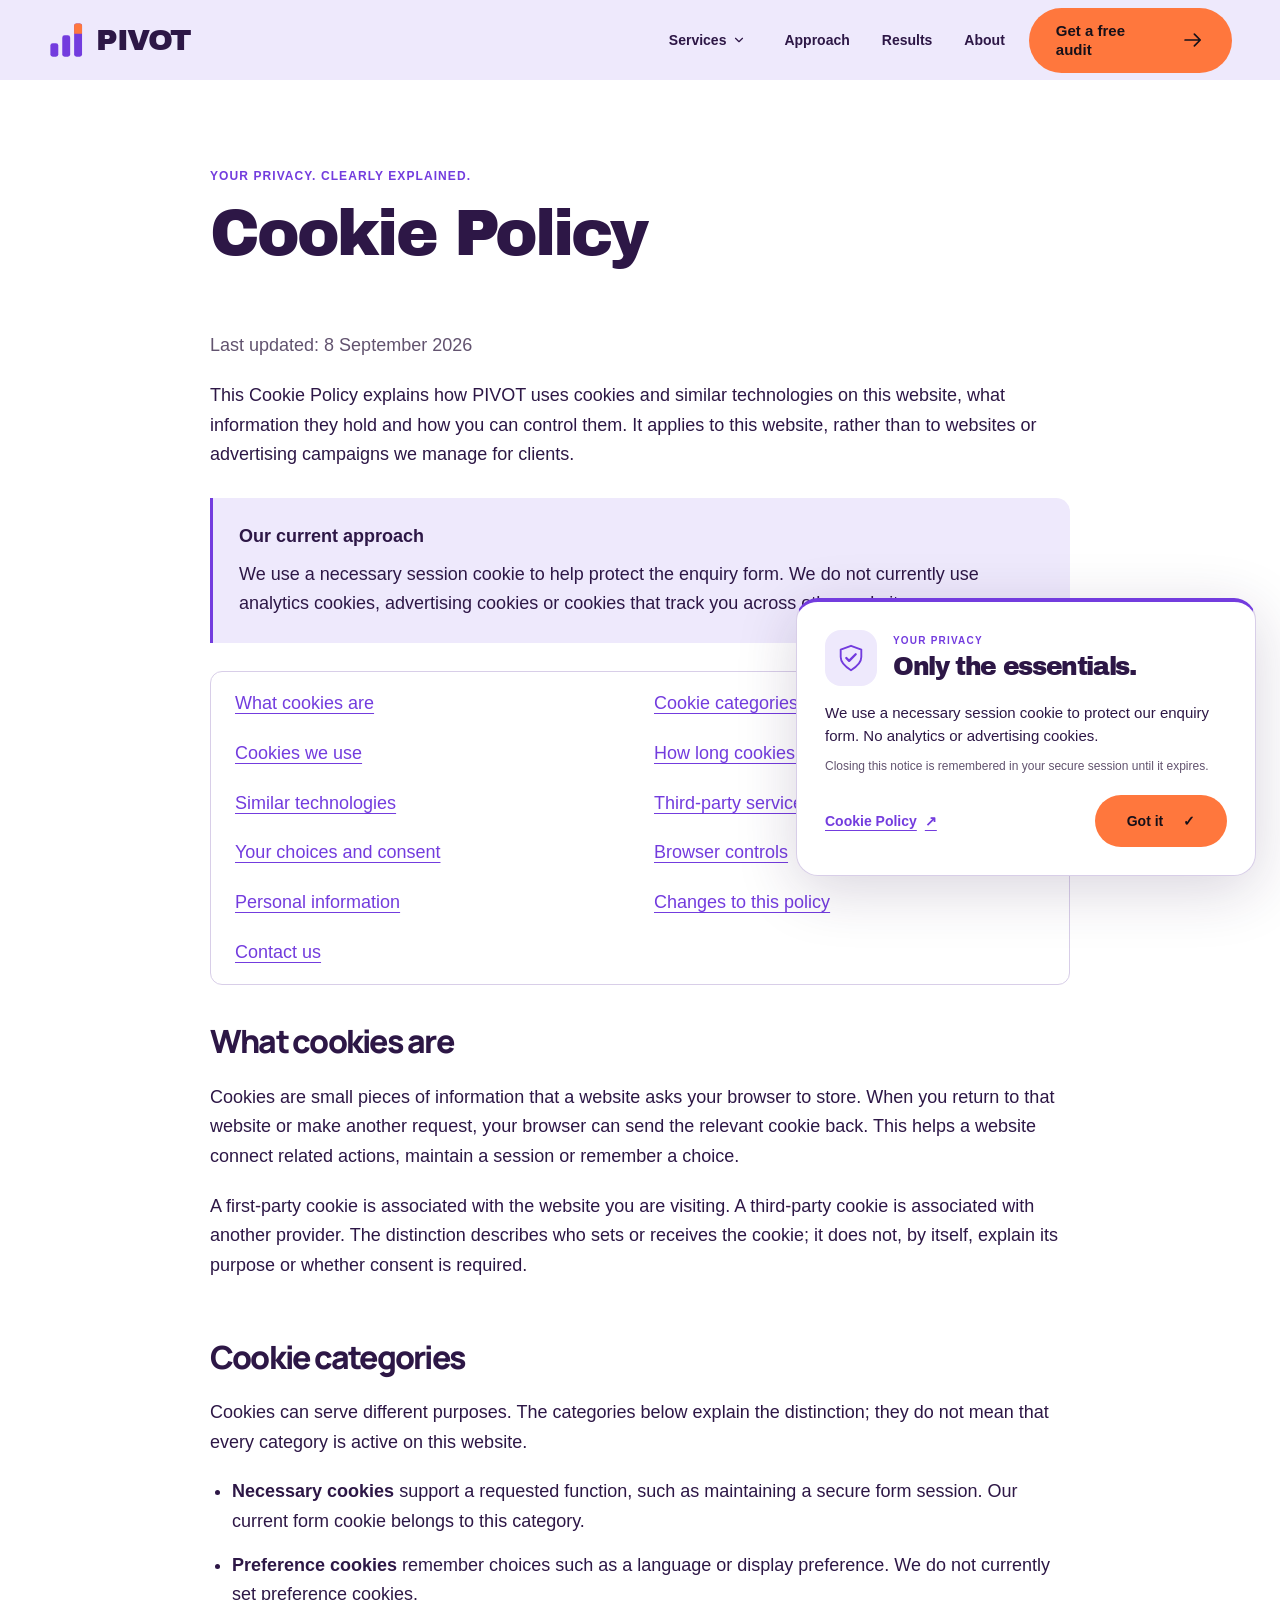
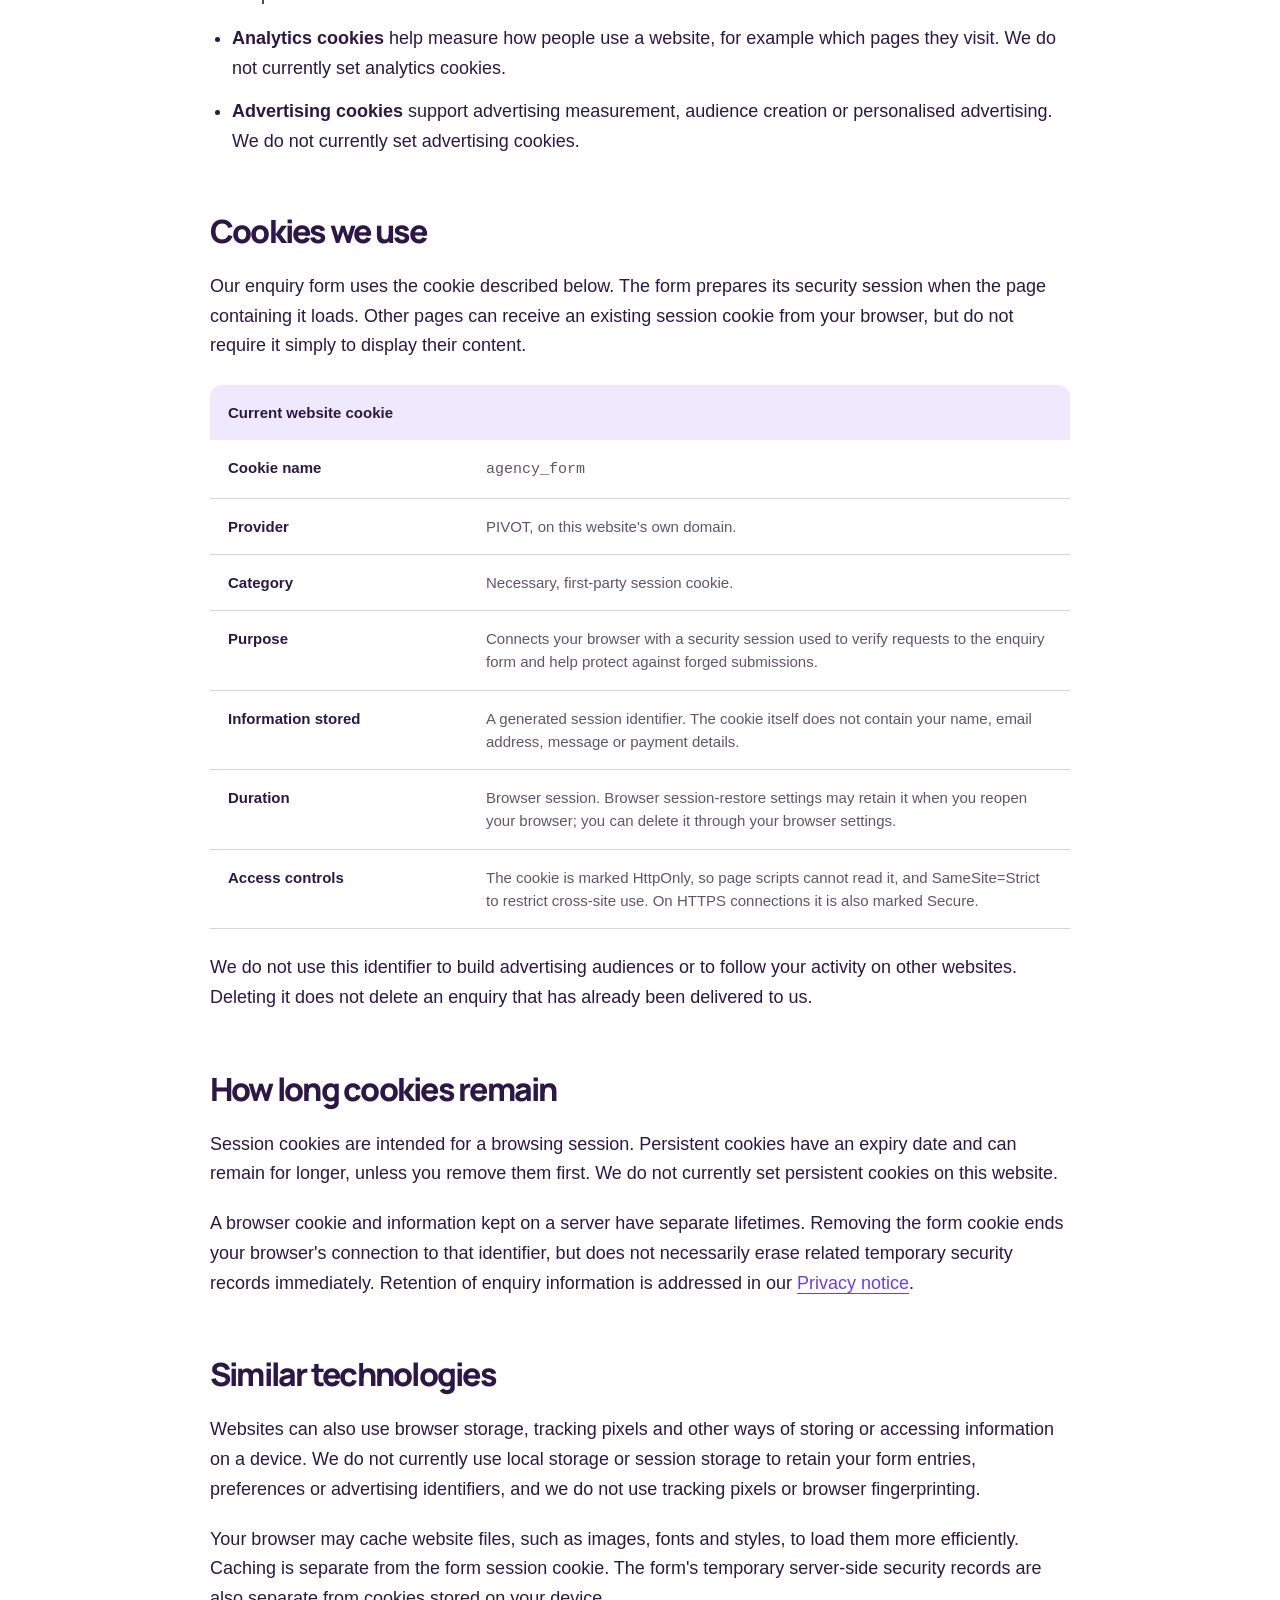
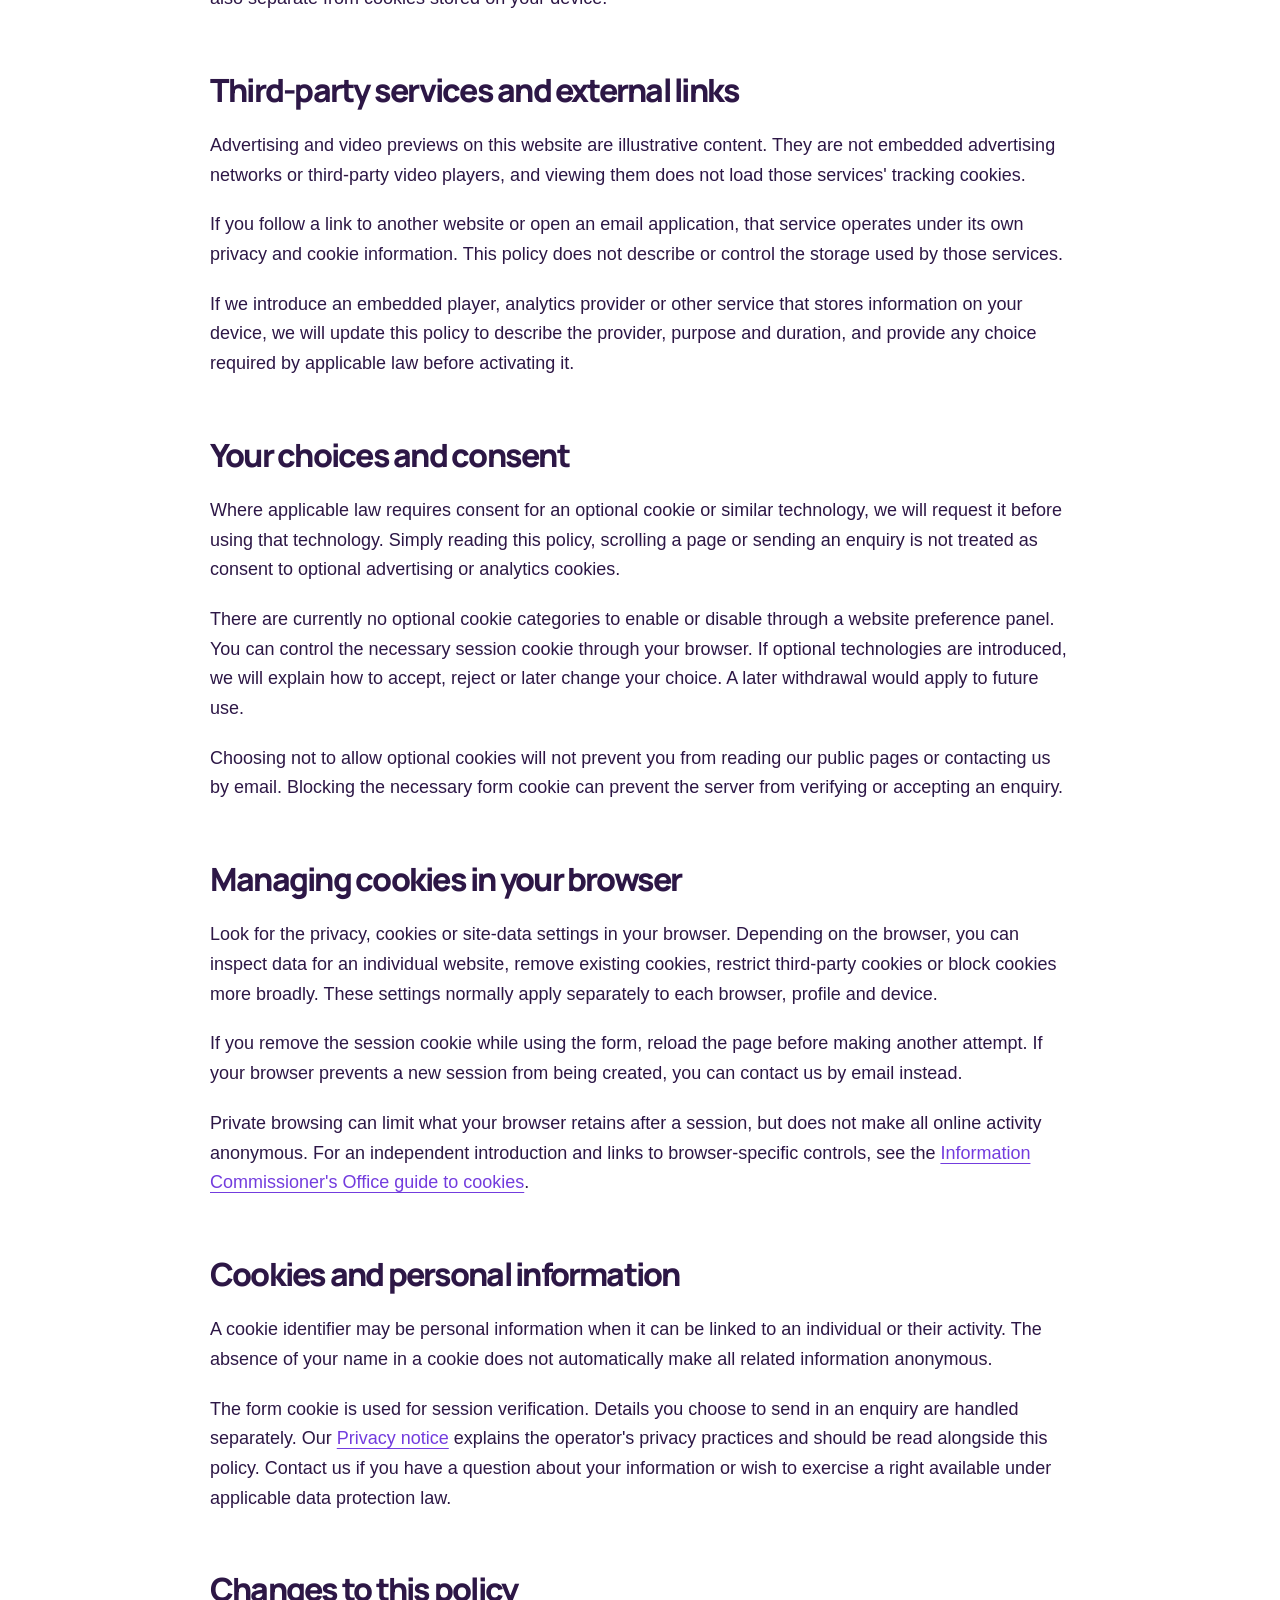
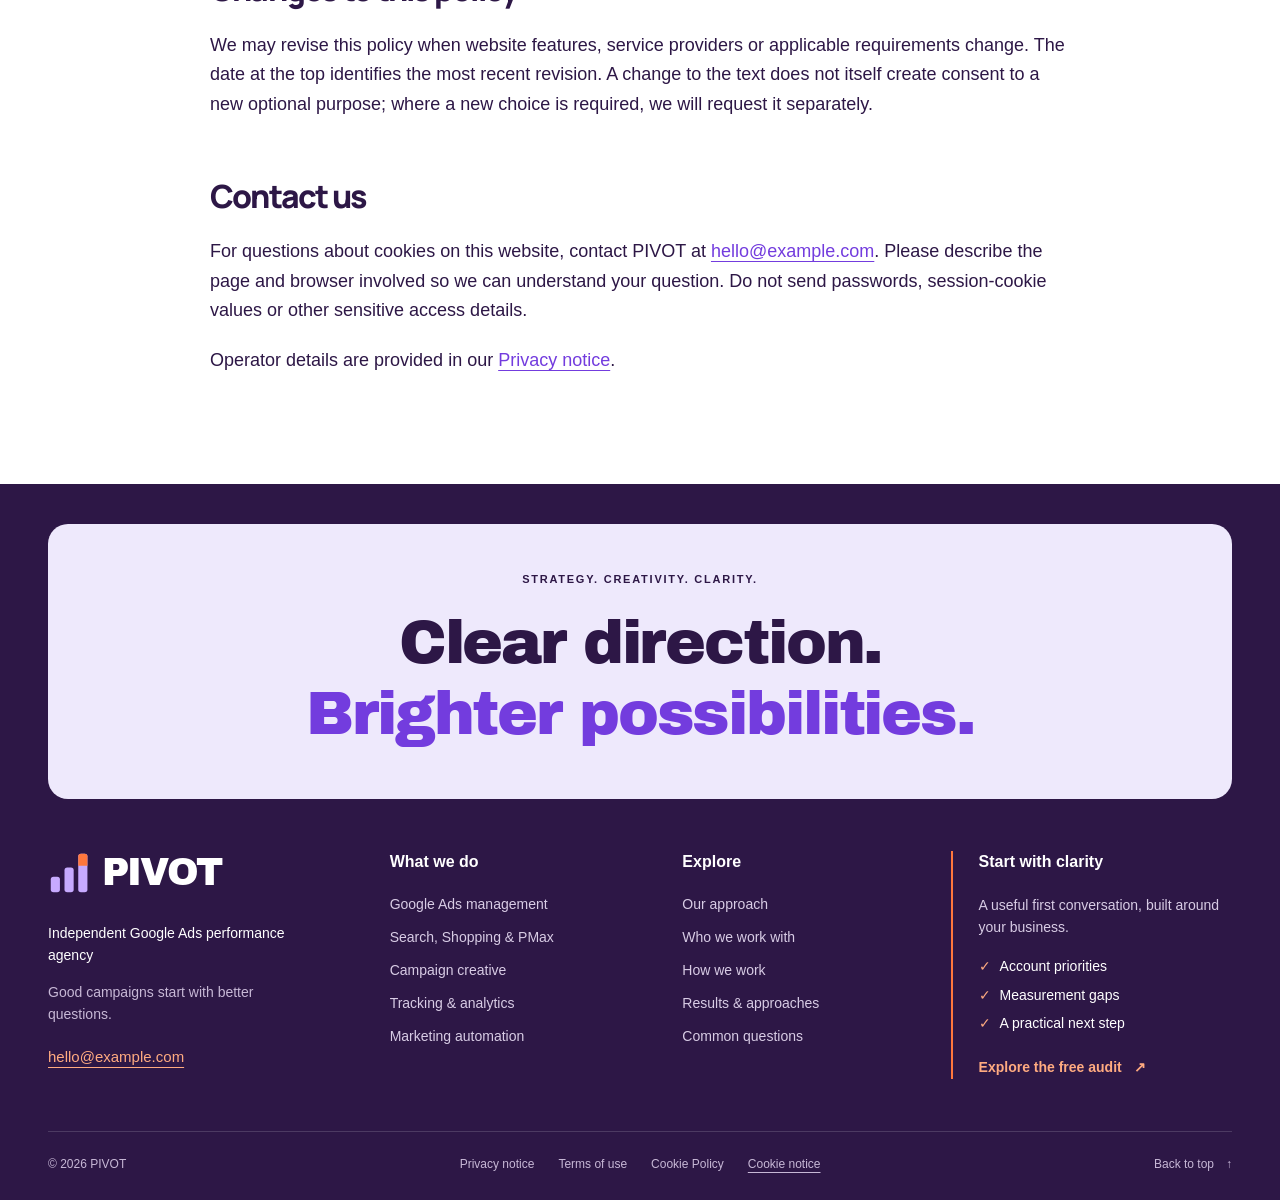
==== commit 6392e634: "+" ====
--- a/cookie-policy.html
+++ b/cookie-policy.html
@@ -1,80 +1,72 @@
 <!doctype html>
-<html lang="en" data-page-title="Cookie Policy">
+
+<html lang="en">
   <head>
     <meta charset="utf-8" />
-    <meta name="viewport" content="width=device-width,initial-scale=1" />
-    <title>Cookie Policy | PIVOT</title>
-
-    <meta name="theme-color" content="#EEE9FC" />
-    <link rel="icon" href="assets/favicon.svg" type="image/svg+xml" />
+    <meta content="width=device-width,initial-scale=1" name="viewport" />
+    <title></title>
+    <meta content="#EEE9FC" name="theme-color" />
+    <link href="" rel="icon" />
     <link
+      as="font"
+      crossorigin=""
+      href="assets/fonts/manrope-variable.ttf"
       rel="preload"
-      href="assets/fonts/manrope-variable.ttf"
-      as="font"
       type="font/ttf"
-      crossorigin
     />
-    <link rel="stylesheet" href="css/base.css" />
-    <link rel="stylesheet" href="css/components.css" />
-    <link rel="stylesheet" href="css/pages/services.css" />
-    <link rel="stylesheet" href="css/art-direction.css" />
-    <link rel="stylesheet" href="css/sections.css" />
-    <link rel="stylesheet" href="css/footer.css" />
-    <link rel="stylesheet" href="css/pages/cookie-policy.css" />
-    <script type="module" src="js/main.js"></script>
-    <script type="module" src="js/form.js"></script>
+    <link href="css/base.css" rel="stylesheet" />
+    <link href="css/components.css" rel="stylesheet" />
+    <link href="css/pages/services.css" rel="stylesheet" />
+    <link href="css/art-direction.css" rel="stylesheet" />
+    <link href="css/sections.css" rel="stylesheet" />
+    <link href="css/footer.css" rel="stylesheet" />
+    <link href="css/pages/cookie-policy.css" rel="stylesheet" />
+    <script src="js/main.js" type="module"></script>
+    <script src="js/form.js" type="module"></script>
     <meta
+      content="How we use cookies, what they store, how long they remain and how you can manage your choices."
       name="description"
+    />
+    <meta content="noindex, nofollow" name="robots" />
+    <link href="" rel="canonical" />
+    <meta content="website" property="og:type" />
+    <meta content="" property="og:site_name" />
+    <meta content="" property="og:title" />
+    <meta
       content="How we use cookies, what they store, how long they remain and how you can manage your choices."
+      property="og:description"
     />
-    <meta name="robots" content="noindex, nofollow" />
-    <link rel="canonical" href="https://example.com/cookie-policy.html" />
-    <meta property="og:type" content="website" />
-    <meta property="og:site_name" content="PIVOT" />
-    <meta property="og:title" content="Cookie Policy | PIVOT" />
+    <meta content="" property="og:url" />
+    <meta content="summary" name="twitter:card" />
+    <meta content="" name="twitter:title" />
     <meta
-      property="og:description"
       content="How we use cookies, what they store, how long they remain and how you can manage your choices."
-    />
-    <meta property="og:url" content="https://example.com/cookie-policy.html" />
-    <meta name="twitter:card" content="summary" />
-    <meta name="twitter:title" content="Cookie Policy | PIVOT" />
-    <meta
       name="twitter:description"
-      content="How we use cookies, what they store, how long they remain and how you can manage your choices."
     />
   </head>
   <body class="page-cookie-policy">
     <a class="skip-link" href="#main">Skip to content</a>
     <header class="site-header">
       <div class="container">
-        <a class="brand" href="index.html" aria-label="PIVOT home"
-          ><span data-logo class="brand-lockup"
-            ><img
-              src="assets/agency-mark.svg"
-              width="48"
-              height="48"
-              alt=""
-              aria-hidden="true"
-            /><span class="brand-wordmark">PIVOT</span></span
-          ></a
-        >
-        <nav class="desktop-nav" aria-label="Main navigation">
+        <a aria-label="Home" class="brand" href="index.html"
+          ><span class="brand-lockup" data-logo=""></span
+        ></a>
+        <nav aria-label="Main navigation" class="desktop-nav">
           <div class="services-menu">
-            <button data-services aria-expanded="false" aria-controls="services-links">
+            <button aria-controls="services-links" aria-expanded="false" data-services="">
               Services
               <svg
+                aria-hidden="true"
                 class="services-chevron"
-                viewBox="0 0 24 24"
-                aria-hidden="true"
                 focusable="false"
+                viewbox="0 0 24 24"
               >
                 <use href="assets/icons.svg#chevron-down"></use>
               </svg>
             </button>
-            <div id="services-links" hidden>
+            <div hidden="" id="services-links">
               <a href="google-ads.html">Google Ads management</a
-              ><a href="tracking.html">Tracking & automation</a>
+              ><a href="tracking.html">Tracking &amp; automation</a>
             </div>
           </div>
           <a href="index.html#process">Approach</a><a href="results.html">Results</a
@@ -84,32 +76,33 @@
           <span class="header-cta"
             ><a class="button" data-link="audit" href="index.html#audit"
               ><span data-content="cta">Get a free audit</span
-              ><svg class="icon" viewBox="0 0 64 64" aria-hidden="true">
+              ><svg aria-hidden="true" class="icon" viewbox="0 0 64 64">
                 <use href="assets/icons.svg#arrow"></use></svg></a></span
           ><button
+            aria-controls="site-menu"
+            aria-expanded="false"
+            aria-label="Open menu"
             class="menu-toggle"
-            data-menu-open
-            aria-label="Open menu"
-            aria-expanded="false"
-            aria-controls="site-menu"
+            data-menu-open=""
           >
             <span></span><span></span><span></span>
           </button>
         </div>
       </div>
     </header>
-    <dialog id="site-menu" aria-labelledby="menu-title">
+    <dialog aria-labelledby="menu-title" id="site-menu">
       <div class="menu-heading">
         <h2 id="menu-title">Explore</h2>
-        <button data-menu-close aria-label="Close menu">×</button>
+        <button aria-label="Close menu" data-menu-close="">×</button>
       </div>
       <nav aria-label="Mobile navigation">
         <a href="index.html">Home</a><a href="google-ads.html">Google Ads management</a
-        ><a href="tracking.html">Tracking & automation</a><a href="index.html#process">Approach</a
-        ><a href="results.html">Results</a><a href="index.html#about">About</a
+        ><a href="tracking.html">Tracking &amp; automation</a
+        ><a href="index.html#process">Approach</a><a href="results.html">Results</a
+        ><a href="index.html#about">About</a
         ><a class="button" data-link="audit" href="index.html#audit"
           ><span data-content="cta">Get a free audit</span
-          ><svg class="icon" viewBox="0 0 64 64" aria-hidden="true">
+          ><svg aria-hidden="true" class="icon" viewbox="0 0 64 64">
             <use href="assets/icons.svg#arrow"></use></svg
         ></a>
       </nav>
@@ -122,7 +115,7 @@
             <h1>Cookie Policy</h1>
             <p class="muted">Last updated: <time datetime="2026-09-08">8 September 2026</time></p>
             <p>
-              This Cookie Policy explains how <span data-brand="name">PIVOT</span> uses cookies and
+              This Cookie Policy explains how <span data-brand="name"></span> uses cookies and
               similar technologies on this website, what information they hold and how you can
               control them. It applies to this website, rather than to websites or advertising
               campaigns we manage for clients.
@@ -135,7 +128,7 @@
                 across other websites.
               </p>
             </div>
-            <nav class="legal-toc" aria-label="On this page">
+            <nav aria-label="On this page" class="legal-toc">
               <ul>
                 <li><a href="#about-cookies">What cookies are</a></li>
                 <li><a href="#categories">Cookie categories</a></li>
@@ -206,11 +199,11 @@
                 <tbody>
                   <tr>
                     <th scope="row">Cookie name</th>
-                    <td><code>pivot_form</code></td>
+                    <td><code>agency_form</code></td>
                   </tr>
                   <tr>
                     <th scope="row">Provider</th>
-                    <td><span data-brand="name">PIVOT</span>, on this website's own domain.</td>
+                    <td><span data-brand="name"></span>, on this website's own domain.</td>
                   </tr>
                   <tr>
                     <th scope="row">Category</th>
@@ -373,8 +366,7 @@
               <h2>Contact us</h2>
               <p>
                 For questions about cookies on this website, contact
-                <span data-brand="name">PIVOT</span> at
-                <a data-email href="mailto:hello@example.com">hello@example.com</a>. Please describe
+                <span data-brand="name"></span> at <a data-email="" href=""></a>. Please describe
                 the page and browser involved so we can understand your question. Do not send
                 passwords, session-cookie values or other sensitive access details.
               </p>
@@ -398,26 +390,16 @@
         </div>
         <div class="footer-grid">
           <div class="footer-identity">
-            <a class="brand" href="index.html" aria-label="PIVOT home"
-              ><span data-logo data-logo-variant="light" class="brand-lockup"
-                ><img
-                  src="assets/agency-mark-light.svg"
-                  width="48"
-                  height="48"
-                  alt=""
-                  aria-hidden="true"
-                /><span class="brand-wordmark">PIVOT</span></span
-              ></a
-            >
-            <p class="footer-description" data-brand="description">
-              Independent Google Ads performance agency
-            </p>
+            <a aria-label="Home" class="brand" href="index.html"
+              ><span class="brand-lockup" data-logo="" data-logo-variant="light"></span
+            ></a>
+            <p class="footer-description" data-brand="description"></p>
             <p class="footer-thought" data-content="footer">
               Good campaigns start with better questions.
             </p>
-            <a class="footer-email" data-email href="mailto:hello@example.com">hello@example.com</a>
+            <a class="footer-email" data-email="" href=""></a>
           </div>
-          <nav class="footer-nav" aria-label="Footer services">
+          <nav aria-label="Footer services" class="footer-nav">
             <h3>What we do</h3>
             <a href="google-ads.html">Google Ads management</a>
             <a href="google-ads.html#campaign-mix">Search, Shopping &amp; PMax</a>
@@ -425,7 +407,7 @@
             <a href="tracking.html">Tracking &amp; analytics</a>
             <a href="tracking.html#automation">Marketing automation</a>
           </nav>
-          <nav class="footer-nav" aria-label="Footer agency">
+          <nav aria-label="Footer agency" class="footer-nav">
             <h3>Explore</h3>
             <a href="index.html#about">Our approach</a>
             <a href="index.html#business-fit">Who we work with</a>
@@ -442,22 +424,22 @@
               <li>A practical next step</li>
             </ul>
             <a data-link="audit" href="index.html#audit"
-              >Explore the free audit <span aria-hidden="true">&nearr;</span></a
+              >Explore the free audit <span aria-hidden="true">↗</span></a
             >
           </div>
         </div>
         <div class="footer-bottom">
-          <p>&copy; <span data-year>2026</span> <span data-brand="name">PIVOT</span></p>
+          <p>© <span data-year=""></span> <span data-brand="name"></span></p>
           <nav aria-label="Legal">
             <a data-link="privacy" href="privacy.html">Privacy notice</a
             ><a data-link="terms" href="terms.html">Terms of use</a>
             <a data-link="cookies" href="cookie-policy.html">Cookie Policy</a>
           </nav>
-          <a class="footer-back" href="#main">Back to top <span aria-hidden="true">&uarr;</span></a>
+          <a class="footer-back" href="#main">Back to top <span aria-hidden="true">↑</span></a>
         </div>
       </div>
     </footer>
-    <p class="config-notice" data-config-error hidden role="alert">
+    <p class="config-notice" data-config-error="" hidden="" role="alert">
       Could not load site configuration. Please reload or contact us by email.
     </p>
   </body>
--- a/css/base.css
+++ b/css/base.css
@@ -1,4 +1,5 @@
 @charset "UTF-8";
+@import url('./cookie-notice.css');
 :root {
   --primary: #733cde;
   --accent: #ff773d;
--- a/css/sections.css
+++ b/css/sections.css
@@ -904,6 +904,30 @@
 .case-card summary {
   font-size: 15px;
 }
+#case-detail {
+  text-align: center;
+}
+#case-detail .section-heading {
+  grid-template-columns: 1fr;
+  justify-items: center;
+  gap: 20px;
+}
+#case-detail .section-heading > p {
+  max-width: 560px;
+  margin: 0;
+}
+#case-detail .feature-card {
+  padding-inline: 24px;
+}
+#case-detail .feature-card p {
+  max-width: 40ch;
+  margin-inline: auto;
+}
+@media (max-width: 767px) {
+  #case-detail .feature-card {
+    padding-inline: 0;
+  }
+}
 .case-detail-grid {
   gap: 45px;
 }
@@ -914,7 +938,7 @@
 .case-detail-grid .feature-card .icon-disc {
   width: 60px;
   height: 60px;
-  margin: 0 0 18px;
+  margin: 0 auto 18px;
   background: var(--accent);
   color: var(--accent-text);
 }
